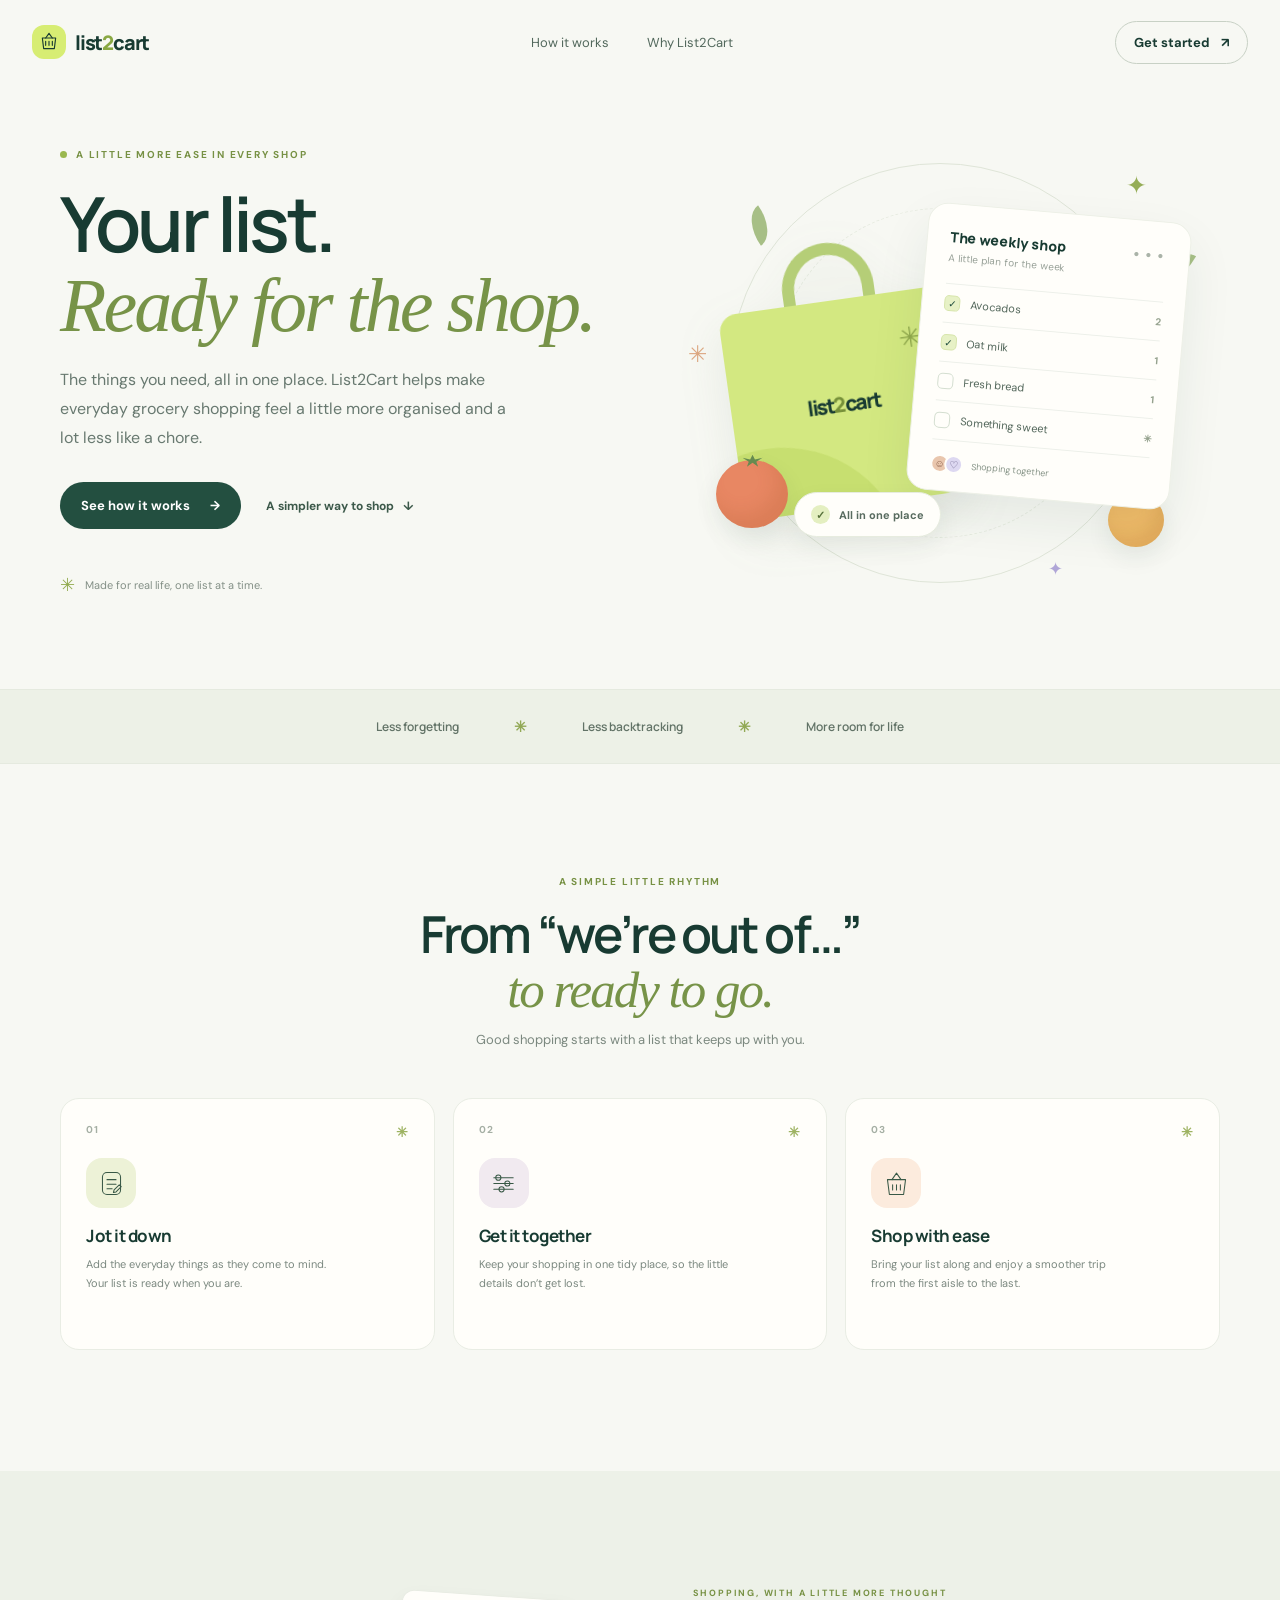
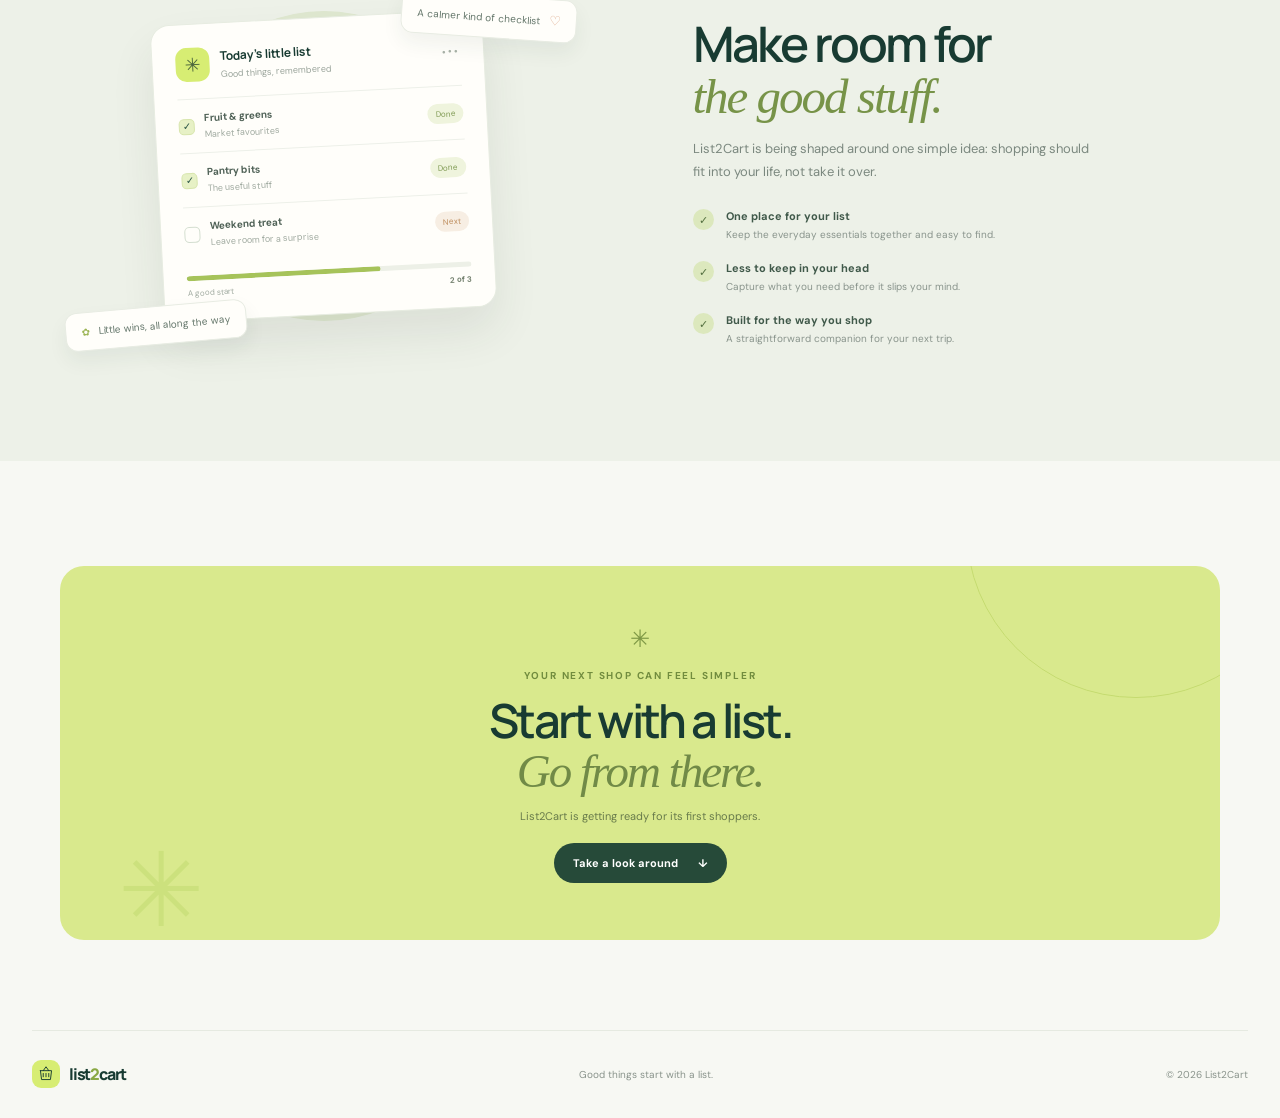
==== index.html @ 235305c8 "for web listtocart files from chatgpt" ====
<!doctype html>
<html lang="en">
  <head>
    <meta charset="utf-8" />
    <meta name="viewport" content="width=device-width, initial-scale=1" />
    <meta name="theme-color" content="#f7f8f3" />
    <meta name="description" content="List2Cart turns your everyday grocery list into a calmer, simpler shopping trip." />
    <title>List2Cart — Your list, ready for the shop</title>
    <link rel="icon" href="/favicon.svg" type="image/svg+xml" />
    <link rel="preconnect" href="https://fonts.googleapis.com" />
    <link rel="preconnect" href="https://fonts.gstatic.com" crossorigin />
    <link href="https://fonts.googleapis.com/css2?family=DM+Sans:wght@400;500;600;700&family=Manrope:wght@400;500;600;700;800&display=swap" rel="stylesheet" />
    <link rel="stylesheet" href="/styles.css" />
  </head>
  <body>
    <header class="site-header">
      <a class="brand" href="#top" aria-label="List2Cart home">
        <span class="brand-mark" aria-hidden="true"><svg viewBox="0 0 36 36"><path d="M8 12h20l-2 16H10L8 12Z"/><path d="m13 12 5-7 5 7M13 17v6m5-6v6m5-6v6"/></svg></span>
        <span>list<span class="brand-accent">2</span>cart</span>
      </a>
      <nav class="desktop-nav" aria-label="Main navigation">
        <a href="#how-it-works">How it works</a>
        <a href="#why-list2cart">Why List2Cart</a>
      </nav>
      <a class="header-cta" href="#get-started">Get started <span aria-hidden="true">↗</span></a>
    </header>

    <main id="top">
      <section class="hero wrap">
        <div class="hero-copy">
          <div class="eyebrow"><span class="eyebrow-dot"></span> A little more ease in every shop</div>
          <h1>Your list.<br /><span>Ready for the shop.</span></h1>
          <p class="hero-intro">The things you need, all in one place. List2Cart helps make everyday grocery shopping feel a little more organised and a lot less like a chore.</p>
          <div class="hero-actions"><a class="button button-primary" href="#how-it-works">See how it works <span aria-hidden="true">→</span></a><a class="text-link" href="#why-list2cart">A simpler way to shop <span aria-hidden="true">↓</span></a></div>
          <div class="hero-note"><span class="note-icon">✳</span><span>Made for real life, one list at a time.</span></div>
        </div>
        <div class="hero-art" aria-label="Illustration of a grocery list beside a shopping bag" role="img">
          <div class="art-orbit orbit-one"></div><div class="art-orbit orbit-two"></div>
          <div class="sparkle sparkle-a">✦</div><div class="sparkle sparkle-b">✳</div><div class="sparkle sparkle-c">✦</div>
          <div class="produce tomato"><span></span></div><div class="produce orange"><span></span></div><div class="leaf leaf-one"></div><div class="leaf leaf-two"></div>
          <div class="shopping-bag"><div class="bag-handle"></div><div class="bag-front"><span class="bag-logo">list<span>2</span>cart</span><span class="bag-sun">✳</span></div></div>
          <div class="list-card"><div class="list-head"><span class="list-title">The weekly shop</span><span class="list-menu">•••</span></div><div class="list-date">A little plan for the week</div><div class="list-item"><i class="checked">✓</i><span>Avocados</span><b>2</b></div><div class="list-item"><i class="checked">✓</i><span>Oat milk</span><b>1</b></div><div class="list-item"><i></i><span>Fresh bread</span><b>1</b></div><div class="list-item"><i></i><span>Something sweet</span><b>✳</b></div><div class="list-footer"><span class="mini-avatars"><em>☺</em><em>♡</em></span><span>Shopping together</span></div></div>
          <div class="floating-chip"><span>✓</span> All in one place</div>
        </div>
      </section>

      <section class="value-strip"><div class="wrap value-inner"><span>Less forgetting</span><i>✳</i><span>Less backtracking</span><i>✳</i><span>More room for life</span></div></section>

      <section class="how-section wrap" id="how-it-works">
        <div class="section-heading"><div class="eyebrow">A simple little rhythm</div><h2>From “we’re out of…”<br /><span>to ready to go.</span></h2><p>Good shopping starts with a list that keeps up with you.</p></div>
        <div class="steps-grid">
          <article class="step-card"><div class="step-number">01 <span>✳</span></div><div class="step-icon icon-write"><svg viewBox="0 0 48 48"><rect x="10" y="7" width="28" height="34" rx="7"/><path d="M17 18h14M17 25h14M17 32h8"/><path d="m28 34 8-8 3 3-8 8-4 1 1-4Z"/></svg></div><h3>Jot it down</h3><p>Add the everyday things as they come to mind. Your list is ready when you are.</p></article>
          <article class="step-card"><div class="step-number">02 <span>✳</span></div><div class="step-icon icon-organise"><svg viewBox="0 0 48 48"><path d="M9 15h30M9 24h30M9 33h30"/><circle cx="16" cy="15" r="4"/><circle cx="30" cy="24" r="4"/><circle cx="21" cy="33" r="4"/></svg></div><h3>Get it together</h3><p>Keep your shopping in one tidy place, so the little details don’t get lost.</p></article>
          <article class="step-card"><div class="step-number">03 <span>✳</span></div><div class="step-icon icon-shop"><svg viewBox="0 0 48 48"><path d="M10 18h28l-3 23H13l-3-23Z"/><path d="m17 18 7-10 7 10M18 26v8m6-8v8m6-8v8"/></svg></div><h3>Shop with ease</h3><p>Bring your list along and enjoy a smoother trip from the first aisle to the last.</p></article>
        </div>
      </section>

      <section class="feature-section" id="why-list2cart"><div class="wrap feature-layout"><div class="feature-visual"><div class="feature-note note-top">A calmer kind of checklist <span>♡</span></div><div class="big-checklist"><div class="checklist-top"><span class="checklist-mark">✳</span><div><strong>Today’s little list</strong><small>Good things, remembered</small></div><span class="checklist-dots">•••</span></div><div class="big-line"><i class="done">✓</i><span><b>Fruit & greens</b><small>Market favourites</small></span><em>Done</em></div><div class="big-line"><i class="done">✓</i><span><b>Pantry bits</b><small>The useful stuff</small></span><em>Done</em></div><div class="big-line"><i></i><span><b>Weekend treat</b><small>Leave room for a surprise</small></span><em class="pending">Next</em></div><div class="progress"><span></span></div><div class="progress-caption">A good start <b>2 of 3</b></div></div><div class="feature-note note-bottom"><span>✿</span> Little wins, all along the way</div></div><div class="feature-copy"><div class="eyebrow">Shopping, with a little more thought</div><h2>Make room for<br /><span>the good stuff.</span></h2><p>List2Cart is being shaped around one simple idea: shopping should fit into your life, not take it over.</p><ul class="benefit-list"><li><span>✓</span><div><strong>One place for your list</strong><small>Keep the everyday essentials together and easy to find.</small></div></li><li><span>✓</span><div><strong>Less to keep in your head</strong><small>Capture what you need before it slips your mind.</small></div></li><li><span>✓</span><div><strong>Built for the way you shop</strong><small>A straightforward companion for your next trip.</small></div></li></ul></div></div></section>

      <section class="closing wrap" id="get-started"><div class="closing-card"><div class="closing-flower">✳</div><div class="eyebrow">Your next shop can feel simpler</div><h2>Start with a list.<br /><span>Go from there.</span></h2><p>List2Cart is getting ready for its first shoppers.</p><a class="button button-dark" href="#how-it-works">Take a look around <span aria-hidden="true">↓</span></a><div class="closing-orbit"></div></div></section>
    </main>
    <footer class="site-footer"><a class="brand" href="#top"><span class="brand-mark" aria-hidden="true"><svg viewBox="0 0 36 36"><path d="M8 12h20l-2 16H10L8 12Z"/><path d="m13 12 5-7 5 7M13 17v6m5-6v6m5-6v6"/></svg></span><span>list<span class="brand-accent">2</span>cart</span></a><span>Good things start with a list.</span><span>© <span id="year">2026</span> List2Cart</span></footer>
    <script src="/script.js" defer></script>
  </body>
</html>
---- styles.css ----
:root{--ink:#183b32;--muted:#687a70;--green:#234f40;--lime:#d7ed73;--cream:#f7f8f3;--paper:#fffefa;--line:#e3e8dd;--peach:#f6c7a7;--lilac:#d9d3f1;--serif:Georgia,"Times New Roman",serif;--sans:"DM Sans",sans-serif;--display:"Manrope","DM Sans",sans-serif}*{box-sizing:border-box}html{scroll-behavior:smooth}body{margin:0;background:var(--cream);color:var(--ink);font-family:var(--sans);-webkit-font-smoothing:antialiased}a{color:inherit;text-decoration:none}.wrap{width:min(1160px,calc(100% - 64px));margin-inline:auto}.site-header{height:84px;display:flex;align-items:center;justify-content:space-between;width:min(1320px,calc(100% - 64px));margin:auto}.brand{display:inline-flex;align-items:center;gap:9px;font-family:var(--display);font-weight:800;font-size:20px;letter-spacing:-1.2px}.brand-accent{color:#89a843}.brand-mark{width:34px;height:34px;border-radius:12px;background:var(--lime);display:grid;place-items:center}.brand-mark svg{width:24px;fill:none;stroke:var(--ink);stroke-linecap:round;stroke-linejoin:round;stroke-width:1.7}.desktop-nav{display:flex;gap:38px;font-size:13px;color:#52685c}.desktop-nav a:hover,.text-link:hover{color:#829c3b}.header-cta{font-size:13px;font-weight:700;border:1px solid #c8d1c5;border-radius:99px;padding:12px 18px;transition:.2s}.header-cta span{margin-left:8px}.header-cta:hover{background:var(--green);color:white;border-color:var(--green)}.hero{display:grid;grid-template-columns:1fr 1.02fr;align-items:center;gap:50px;min-height:605px;padding-top:28px;padding-bottom:56px}.eyebrow{text-transform:uppercase;font-size:10px;letter-spacing:1.8px;font-weight:700;color:#779144;display:flex;align-items:center;gap:9px}.eyebrow-dot{width:7px;height:7px;border-radius:99px;background:#9ab84e}.hero h1,.section-heading h2,.feature-copy h2,.closing h2{font-family:var(--display);letter-spacing:-3.8px;line-height:1.05;font-size:clamp(48px,6vw,76px);font-weight:600;margin:23px 0 20px}.hero h1 span,.section-heading h2 span,.feature-copy h2 span,.closing h2 span{font-family:var(--serif);font-weight:400;font-style:italic;color:#779348;letter-spacing:-3px}.hero-intro{font-size:16px;line-height:1.8;color:#687970;max-width:450px;margin:0}.hero-actions{display:flex;align-items:center;gap:25px;margin-top:30px}.button{border-radius:99px;padding:15px 21px;font-size:13px;font-weight:700;display:inline-flex;align-items:center;gap:20px;transition:transform .2s,background .2s}.button:hover{transform:translateY(-2px)}.button-primary{background:var(--green);color:white}.button-primary:hover{background:#153b30}.text-link{font-size:12px;font-weight:700;color:#3c594a}.text-link span{margin-left:6px}.hero-note{display:flex;align-items:center;gap:10px;font-size:11px;color:#849087;margin-top:44px}.note-icon{color:#91aa4d;font-size:18px}.hero-art{height:485px;position:relative;display:grid;place-items:center}.art-orbit{position:absolute;border-radius:50%;border:1px solid #dfe5d8}.orbit-one{width:420px;height:420px}.orbit-two{width:330px;height:330px;border-style:dashed;opacity:.65}.shopping-bag{position:absolute;left:12%;top:23%;width:226px;height:265px;transform:rotate(-8deg);filter:drop-shadow(0 18px 22px #68805d20);z-index:1}.bag-handle{position:absolute;width:92px;height:86px;border:12px solid #b5ce77;border-bottom:0;border-radius:60px 60px 0 0;left:67px;top:0}.bag-front{position:absolute;left:0;right:0;top:58px;bottom:0;background:#d3e881;border-radius:18px 18px 27px 27px;display:flex;justify-content:center;align-items:center;overflow:hidden}.bag-front:after{content:"";position:absolute;width:250px;height:250px;background:#c7df70;border-radius:50%;left:-95px;bottom:-181px}.bag-logo{font-family:var(--display);font-weight:800;font-size:21px;letter-spacing:-1.5px;z-index:1}.bag-logo span{color:#769039}.bag-sun{position:absolute;right:27px;top:29px;font-size:28px;color:#91a94c}.list-card{position:absolute;right:7%;top:17%;z-index:2;width:264px;padding:23px 22px 17px;background:var(--paper);border:1px solid #edf0e7;border-radius:20px;box-shadow:0 22px 50px #193b3214;transform:rotate(5deg)}.list-head{display:flex;justify-content:space-between;font-family:var(--display);font-weight:800;font-size:14px}.list-menu{color:#aab3a8;letter-spacing:2px}.list-date{font-size:10px;color:#98a198;margin-top:5px;margin-bottom:19px}.list-item{display:flex;align-items:center;gap:10px;border-top:1px solid #edf0ea;padding:11px 0;font-size:11px;color:#52665a}.list-item i,.big-line>i{width:16px;height:16px;border:1px solid #d4ded0;border-radius:5px;font-style:normal;display:grid;place-items:center;color:var(--green);font-size:10px}.list-item i.checked,.big-line>i.done{background:#e7f1c6;border-color:#d7e5ac}.list-item b{margin-left:auto;font-size:10px;color:#94a18d}.list-footer{border-top:1px solid #edf0ea;display:flex;align-items:center;gap:8px;padding-top:14px;color:#879488;font-size:9px}.mini-avatars{display:flex}.mini-avatars em{font-style:normal;width:19px;height:19px;display:grid;place-items:center;border-radius:50%;background:#e9c6ad;color:#885d48;font-size:10px;border:2px solid var(--paper)}.mini-avatars em+em{margin-left:-5px;background:#ddd8f1;color:#5d547f}.floating-chip{position:absolute;z-index:3;left:24%;bottom:16%;background:#fffefa;border:1px solid #e7ecdf;padding:12px 16px;border-radius:99px;box-shadow:0 10px 25px #193b3211;font-size:11px;font-weight:700;color:#586b5f}.floating-chip span{display:inline-grid;place-items:center;width:19px;height:19px;background:#e4efc1;border-radius:50%;margin-right:6px;color:#567039}.produce{position:absolute;z-index:2;border-radius:50%;box-shadow:inset -11px -13px 18px #a4542430,0 10px 25px #193b3215}.tomato{height:68px;width:72px;background:#e88763;left:10%;bottom:18%}.tomato span{position:absolute;width:20px;height:12px;background:#668b50;top:-5px;left:27px;clip-path:polygon(50% 0,62% 40%,100% 25%,69% 58%,78% 100%,50% 68%,22% 100%,31% 58%,0 25%,38% 40%)}.orange{height:54px;width:56px;background:#f2bc69;right:10%;bottom:14%;box-shadow:inset -8px -9px 16px #a5662530,0 10px 25px #193b3215}.orange span{position:absolute;width:13px;height:9px;border-radius:100% 0;background:#749459;top:-5px;left:25px;transform:rotate(-20deg)}.leaf{position:absolute;background:#a7bf86;border-radius:100% 0 100% 0;z-index:0}.leaf-one{height:48px;width:28px;right:6%;top:24%;transform:rotate(30deg)}.leaf-two{height:35px;width:21px;left:16%;top:16%;transform:rotate(-35deg)}.sparkle{position:absolute;color:#95ad56}.sparkle-a{font-size:25px;right:13%;top:8%}.sparkle-b{font-size:23px;left:5%;top:43%;color:#dda782}.sparkle-c{font-size:18px;right:28%;bottom:7%;color:#b0a6d7}.value-strip{background:#edf1e7;border-block:1px solid #e5eadf}.value-inner{height:73px;display:flex;align-items:center;justify-content:center;gap:55px;color:#627367;font-family:var(--display);font-size:12px;font-weight:600}.value-inner i{font-style:normal;color:#92a956;font-size:15px}.how-section{padding-top:111px;padding-bottom:121px}.section-heading{text-align:center}.section-heading .eyebrow{justify-content:center}.section-heading h2,.feature-copy h2{font-size:51px;letter-spacing:-2.7px;margin:19px 0 14px}.section-heading h2 span,.feature-copy h2 span{letter-spacing:-2px}.section-heading>p{color:#7b887f;font-size:13px;margin:0}.steps-grid{display:grid;grid-template-columns:repeat(3,1fr);gap:18px;margin-top:50px}.step-card{background:var(--paper);border:1px solid #e9ede4;border-radius:19px;padding:24px 25px 27px;min-height:252px;transition:transform .2s,box-shadow .2s}.step-card:hover{transform:translateY(-4px);box-shadow:0 14px 35px #203a2910}.step-number{display:flex;justify-content:space-between;color:#a5afa4;font-size:10px;letter-spacing:1px;font-weight:700}.step-number span{color:#9eb362;font-size:14px}.step-icon{width:50px;height:50px;border-radius:16px;display:grid;place-items:center;margin:17px 0 16px}.step-icon svg{width:31px;height:31px;fill:none;stroke:#385846;stroke-width:1.6;stroke-linecap:round;stroke-linejoin:round}.icon-write{background:#edf2d7}.icon-organise{background:#f1eaf0}.icon-shop{background:#fcebdd}.step-card h3{font-family:var(--display);font-size:17px;letter-spacing:-.5px;margin:0 0 8px}.step-card p{font-size:11px;line-height:1.7;color:#7c8980;margin:0;max-width:260px}.feature-section{background:#edf1e8;padding:105px 0}.feature-layout{display:grid;grid-template-columns:1fr 1fr;gap:105px;align-items:center}.feature-visual{min-height:380px;position:relative;display:grid;place-items:center}.feature-visual:before{content:"";position:absolute;width:310px;height:310px;border-radius:50%;background:#dfe8d0}.big-checklist{z-index:1;width:333px;background:var(--paper);border:1px solid #e7ece1;border-radius:19px;padding:23px;box-shadow:0 24px 45px #273c3017;transform:rotate(-3deg)}.checklist-top{display:flex;align-items:center;gap:11px;margin-bottom:17px}.checklist-mark{width:34px;height:34px;display:grid;place-items:center;background:var(--lime);border-radius:11px;color:#4b653d;font-size:19px}.checklist-top strong,.checklist-top small{display:block}.checklist-top strong{font-family:var(--display);font-size:12px}.checklist-top small{font-size:9px;color:#9aa49b;margin-top:4px}.checklist-dots{margin-left:auto;letter-spacing:2px;color:#a9b2a8;font-size:11px}.big-line{display:flex;align-items:center;gap:10px;padding:12px 0;border-top:1px solid #edf0e9}.big-line span{flex:1}.big-line b,.big-line small{display:block}.big-line b{font-size:10px;color:#506257}.big-line small{font-size:9px;color:#a0aaa0;margin-top:4px}.big-line>em{font-style:normal;font-size:8px;color:#7d9850;background:#eff4dd;padding:5px 8px;border-radius:99px}.big-line>em.pending{background:#f7eee3;color:#bd8b5a}.progress{height:5px;background:#edf0e7;border-radius:99px;margin-top:15px;overflow:hidden}.progress span{display:block;width:68%;height:100%;background:#a6c35a;border-radius:99px}.progress-caption{display:flex;justify-content:space-between;font-size:8px;color:#a0aaa0;margin-top:7px}.progress-caption b{color:#74816f}.feature-note{position:absolute;z-index:2;background:#fffefa;border:1px solid #e8ece3;border-radius:12px;padding:12px 15px;box-shadow:0 10px 20px #273c3010;font-size:10px;color:#64766a}.note-top{right:2%;top:5%;transform:rotate(4deg)}.note-top span{color:#ddaa8b;margin-left:6px;font-size:13px}.note-bottom{left:1%;bottom:3%;transform:rotate(-5deg)}.note-bottom span{color:#9bb453;margin-right:6px}.feature-copy .eyebrow{font-size:9px}.feature-copy h2{font-size:49px;margin-top:19px}.feature-copy>p{font-size:13px;color:#7b887f;line-height:1.8;max-width:410px;margin:0}.benefit-list{list-style:none;margin:26px 0 0;padding:0;display:grid;gap:20px}.benefit-list li{display:flex;align-items:flex-start;gap:12px}.benefit-list li>span{height:21px;width:21px;display:grid;place-items:center;border-radius:50%;background:#dce8bd;color:#536f3f;font-size:11px;flex:none}.benefit-list strong,.benefit-list small{display:block}.benefit-list strong{font-size:11px;color:#40594a}.benefit-list small{font-size:10px;color:#89948c;margin-top:5px}.closing{padding-top:105px;padding-bottom:90px}.closing-card{min-height:360px;border-radius:24px;background:#d9e98d;text-align:center;position:relative;overflow:hidden;padding:57px 24px;display:flex;align-items:center;flex-direction:column}.closing-flower{font-size:24px;color:#7e9845;margin-bottom:15px}.closing .eyebrow{color:#718c3e;justify-content:center}.closing h2{font-size:47px;letter-spacing:-2.6px;margin:14px 0 12px}.closing h2 span{color:#718a47;letter-spacing:-2px}.closing p{font-size:11px;color:#687b4b;margin:0 0 20px}.button-dark{background:#264a39;color:white;padding:13px 19px;font-size:11px}.closing-orbit{position:absolute;width:340px;height:340px;border:1px solid #c5db70;border-radius:50%;right:-86px;top:-208px}.closing-card:after{content:"✳";position:absolute;left:5%;bottom:-18px;font-size:103px;color:#cce17d}.site-footer{width:min(1320px,calc(100% - 64px));margin:auto;min-height:88px;border-top:1px solid #e6eae1;display:flex;justify-content:space-between;align-items:center;color:#89938b;font-size:10px}.site-footer .brand{font-size:16px;color:var(--ink)}.site-footer .brand-mark{width:28px;height:28px;border-radius:9px}.site-footer .brand-mark svg{width:20px}
@media(max-width:900px){.hero{gap:10px;min-height:555px}.hero-art{transform:scale(.88);transform-origin:center}.hero h1{font-size:62px}.feature-layout{gap:45px}.feature-visual{transform:scale(.92)}.value-inner{gap:27px}}
@media(max-width:680px){.wrap,.site-header,.site-footer{width:calc(100% - 40px)}.site-header{height:70px}.brand{font-size:18px}.brand-mark{width:31px;height:31px}.desktop-nav{display:none}.header-cta{font-size:11px;padding:10px 13px}.hero{display:flex;flex-direction:column;align-items:stretch;gap:2px;padding-top:41px;padding-bottom:25px}.hero-copy{z-index:2}.hero h1{font-size:clamp(51px,13vw,68px);letter-spacing:-3.2px;margin-top:19px}.hero h1 span{letter-spacing:-2.8px}.hero-intro{font-size:14px;line-height:1.7;max-width:500px}.hero-actions{gap:17px;flex-wrap:wrap;margin-top:23px}.button{padding:14px 17px;font-size:12px}.text-link{font-size:11px}.hero-note{margin-top:24px}.hero-art{height:390px;width:100%;margin-top:-3px;transform:scale(.88);transform-origin:center top;margin-bottom:-43px}.orbit-one{width:340px;height:340px}.orbit-two{width:270px;height:270px}.shopping-bag{left:8%;top:20%;transform:scale(.82) rotate(-8deg);transform-origin:top left}.list-card{right:1%;top:11%;transform:scale(.88) rotate(5deg);transform-origin:top right}.floating-chip{left:16%;bottom:12%;font-size:10px}.tomato{left:5%;bottom:12%}.orange{right:4%;bottom:8%}.value-inner{height:auto;min-height:68px;gap:9px;justify-content:space-between;font-size:9px}.value-inner i{font-size:11px}.how-section{padding-top:77px;padding-bottom:80px}.section-heading h2,.feature-copy h2{font-size:42px;letter-spacing:-2px}.steps-grid{grid-template-columns:1fr;gap:11px;margin-top:31px}.step-card{min-height:0;padding:20px 20px 22px}.step-icon{margin:12px 0}.step-card p{max-width:440px}.feature-section{padding:70px 0 76px}.feature-layout{grid-template-columns:1fr;gap:26px}.feature-visual{min-height:350px;transform:none}.feature-visual:before{width:280px;height:280px}.big-checklist{width:min(333px,calc(100% - 42px));padding:19px}.note-top{right:0;top:1%}.note-bottom{left:0;bottom:0}.feature-copy{padding-top:8px}.feature-copy h2{font-size:44px}.closing{padding-top:70px;padding-bottom:58px}.closing-card{min-height:330px;padding:50px 17px}.closing h2{font-size:42px}.site-footer{min-height:105px;display:grid;grid-template-columns:1fr auto;row-gap:2px;padding:18px 0}.site-footer>span:nth-child(2){grid-row:2;grid-column:1}.site-footer>span:nth-child(3){grid-row:1;grid-column:2}}
@media(max-width:370px){.hero-actions{align-items:flex-start;flex-direction:column}.hero-art{transform:scale(.76);width:120%;margin-left:-10%;margin-bottom:-85px}.value-inner{font-size:8px;gap:6px}.section-heading h2,.feature-copy h2{font-size:38px}}
@media(prefers-reduced-motion:reduce){html{scroll-behavior:auto}*,*:before,*:after{transition:none!important}}
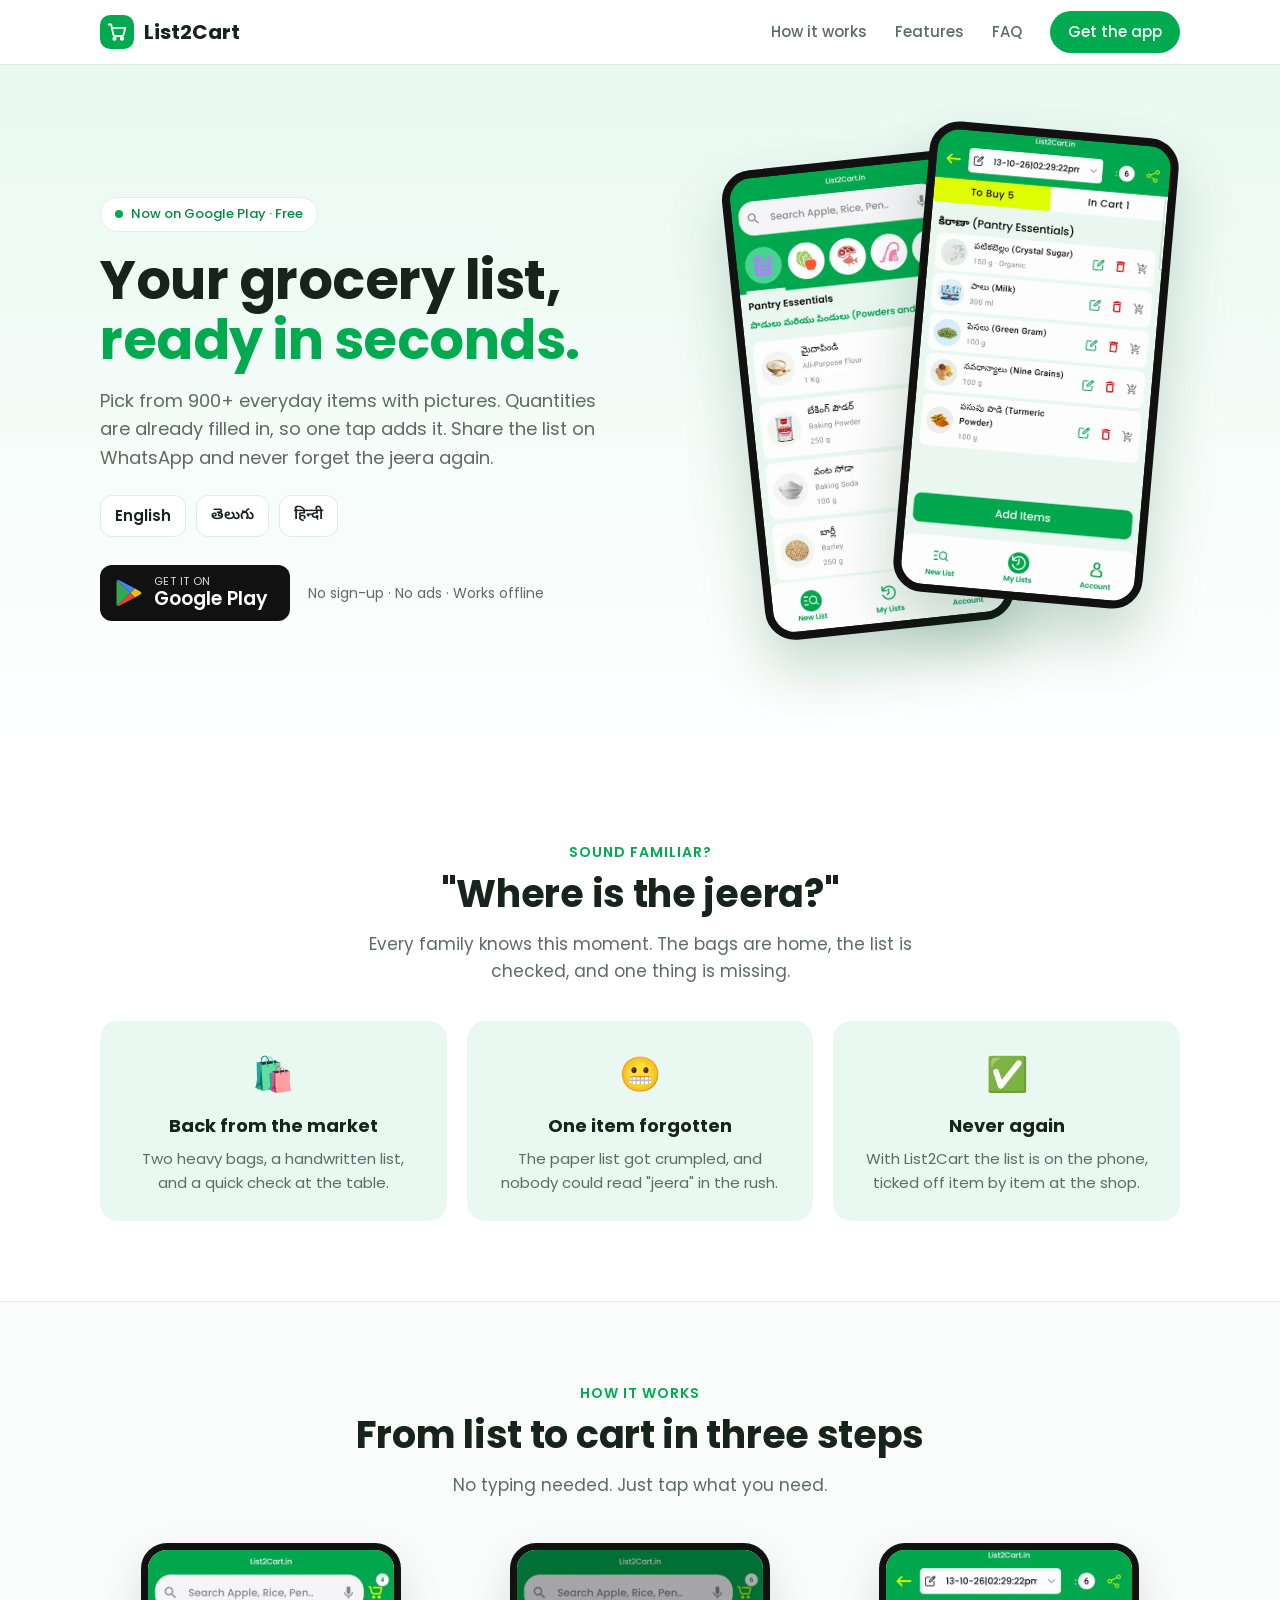
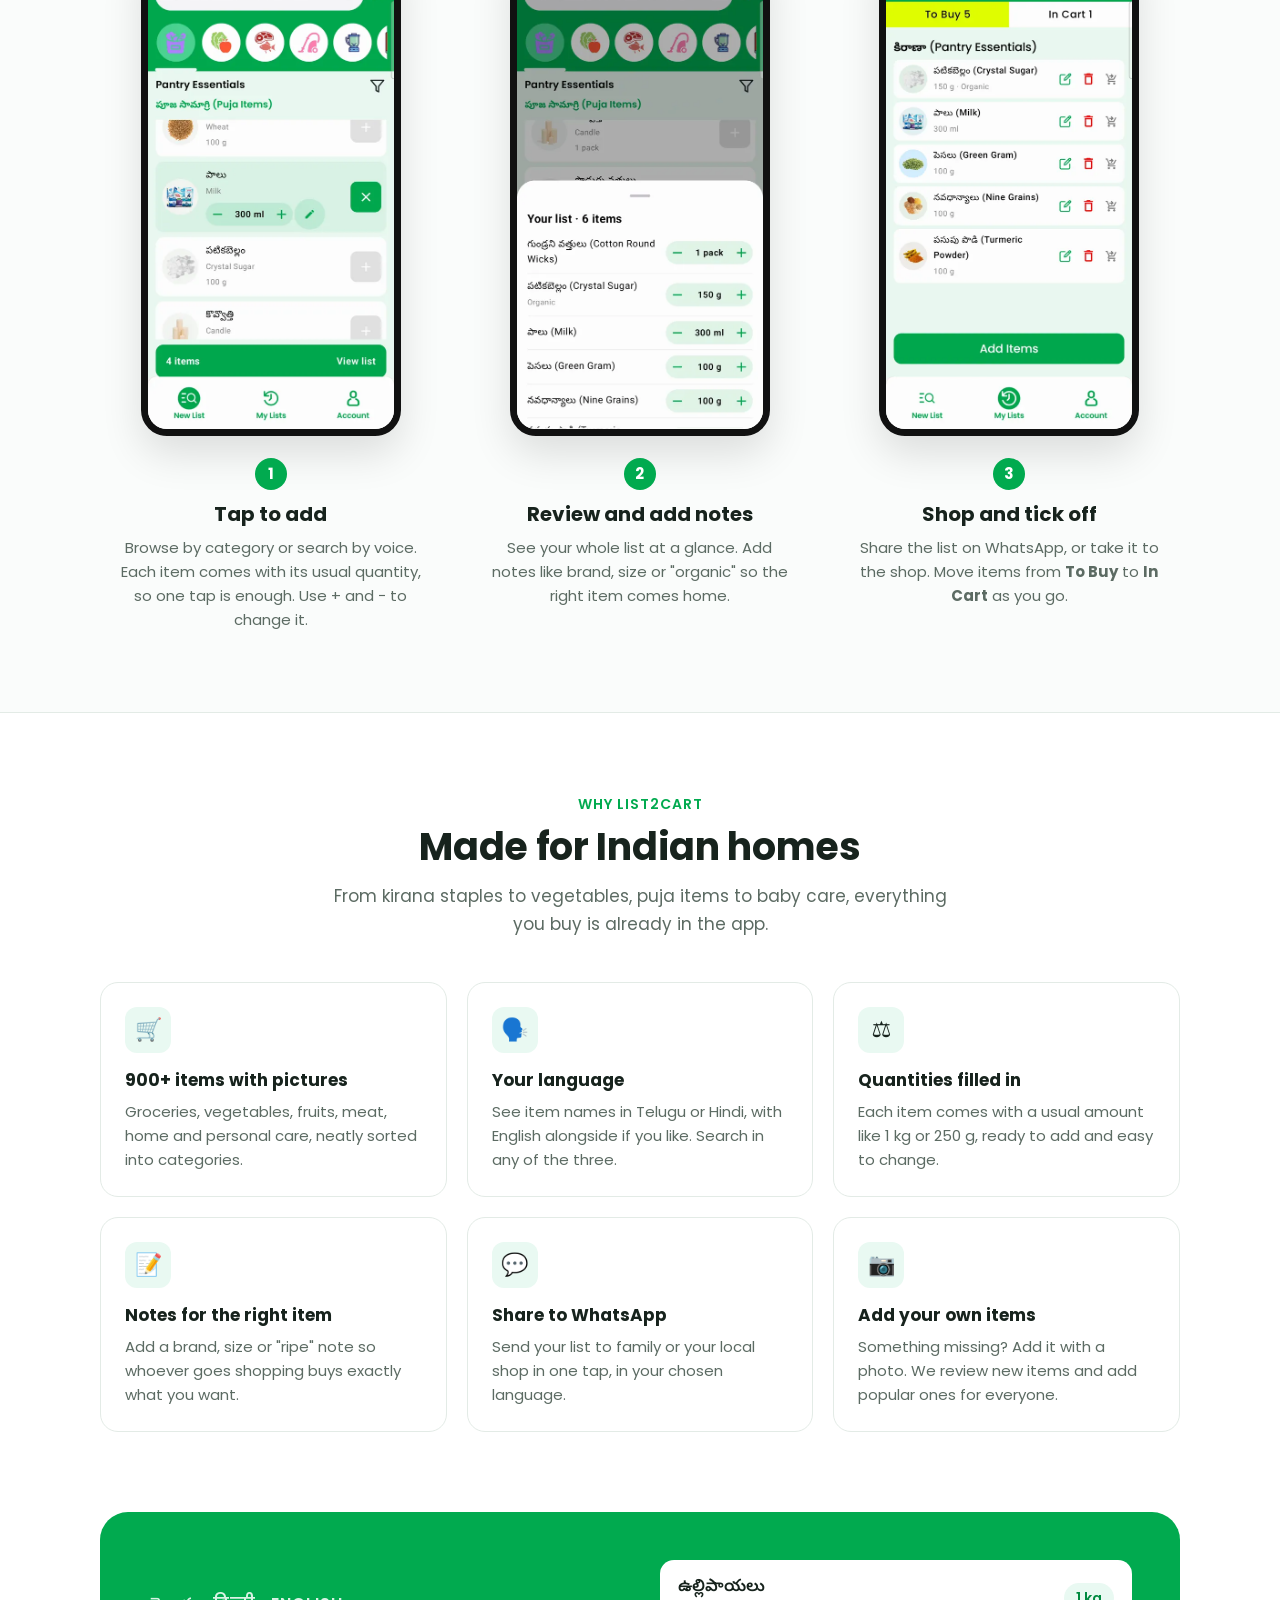
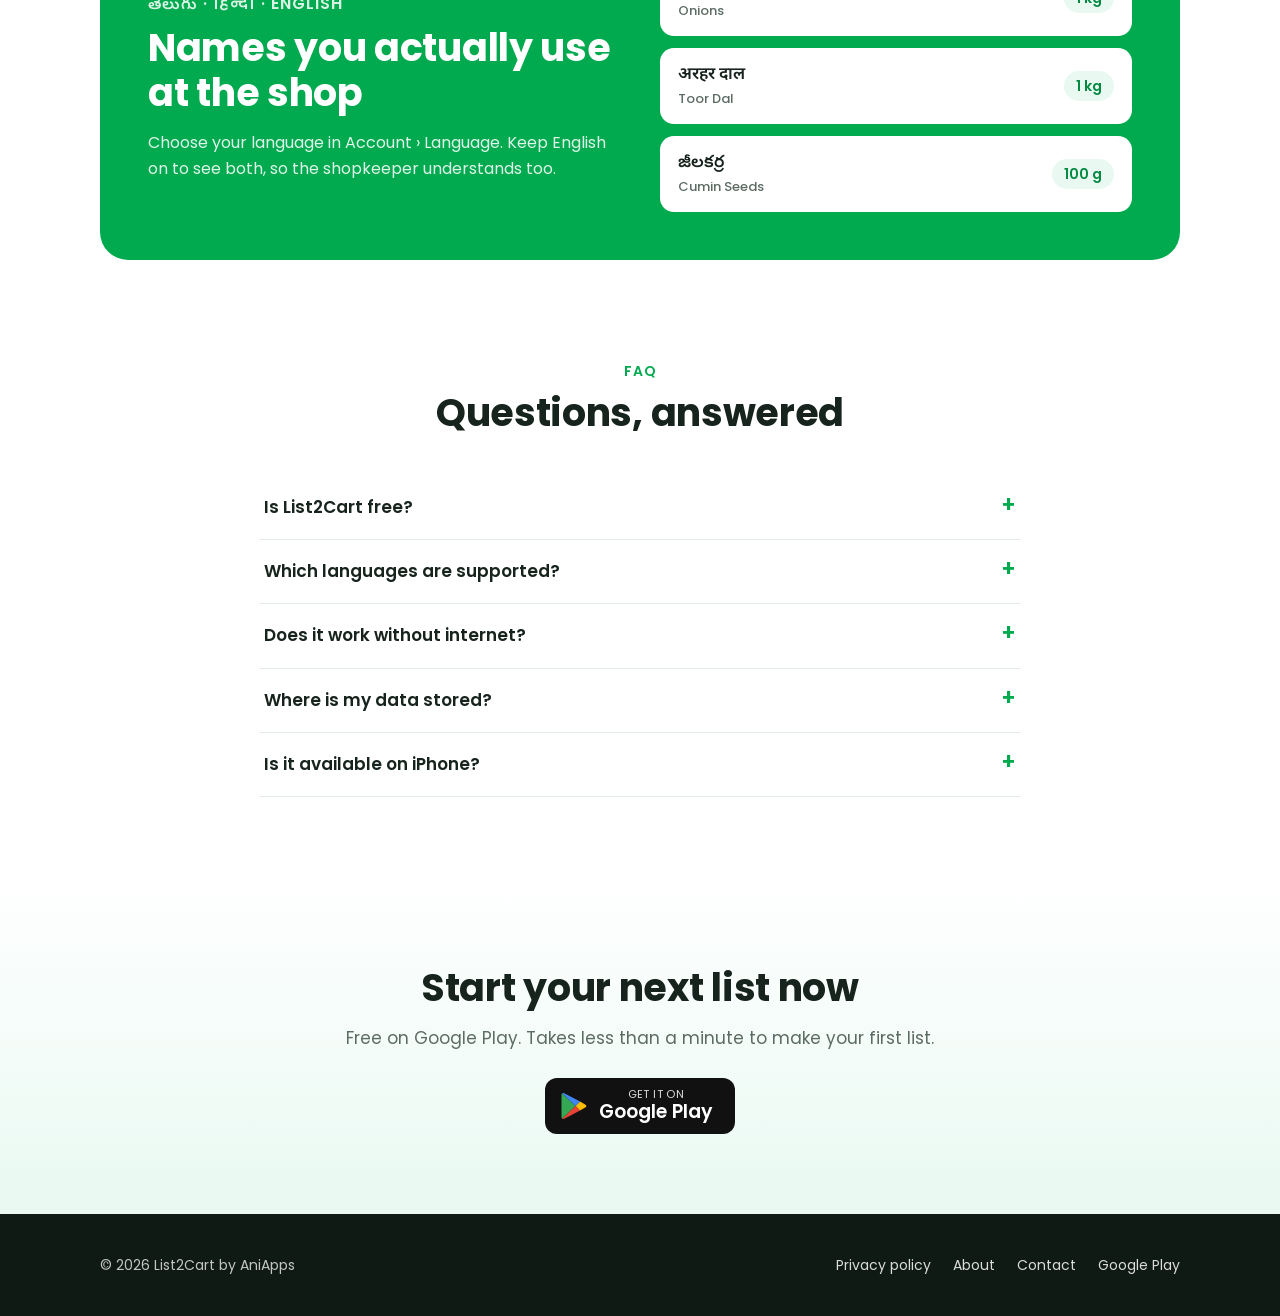
==== commit 3173ae1c: "Update index.html" ====
--- a/index.html
+++ b/index.html
@@ -1,65 +1,412 @@
-<!doctype html>
+<!DOCTYPE html>
 <html lang="en">
-  <head>
-    <meta charset="utf-8" />
-    <meta name="viewport" content="width=device-width, initial-scale=1" />
-    <meta name="theme-color" content="#f7f8f3" />
-    <meta name="description" content="List2Cart turns your everyday grocery list into a calmer, simpler shopping trip." />
-    <title>List2Cart — Your list, ready for the shop</title>
-    <link rel="icon" href="/favicon.svg" type="image/svg+xml" />
-    <link rel="preconnect" href="https://fonts.googleapis.com" />
-    <link rel="preconnect" href="https://fonts.gstatic.com" crossorigin />
-    <link href="https://fonts.googleapis.com/css2?family=DM+Sans:wght@400;500;600;700&family=Manrope:wght@400;500;600;700;800&display=swap" rel="stylesheet" />
-    <link rel="stylesheet" href="/styles.css" />
-  </head>
-  <body>
-    <header class="site-header">
-      <a class="brand" href="#top" aria-label="List2Cart home">
-        <span class="brand-mark" aria-hidden="true"><svg viewBox="0 0 36 36"><path d="M8 12h20l-2 16H10L8 12Z"/><path d="m13 12 5-7 5 7M13 17v6m5-6v6m5-6v6"/></svg></span>
-        <span>list<span class="brand-accent">2</span>cart</span>
+<head>
+<meta charset="UTF-8">
+<meta name="viewport" content="width=device-width, initial-scale=1">
+<title>List2Cart – Grocery list app in Telugu, Hindi &amp; English</title>
+<meta name="description" content="List2Cart makes your grocery list in seconds: 900+ items with pictures, quantities filled in, notes, Telugu and Hindi names, and share to WhatsApp. Free, no sign-up.">
+<meta property="og:title" content="List2Cart – Your grocery list, ready in seconds">
+<meta property="og:description" content="900+ grocery items in Telugu, Hindi and English. Tap to add, share to WhatsApp. Free on Google Play.">
+<meta property="og:type" content="website">
+<meta property="og:url" content="https://www.list2cart.in/">
+<meta name="theme-color" content="#01AA4F">
+<link rel="preconnect" href="https://fonts.googleapis.com">
+<link rel="preconnect" href="https://fonts.gstatic.com" crossorigin>
+<link href="https://fonts.googleapis.com/css2?family=Poppins:wght@400;500;600;700&family=Noto+Sans+Telugu:wght@500;600&family=Noto+Sans+Devanagari:wght@500;600&display=swap" rel="stylesheet">
+<style>
+  :root {
+    --green: #01AA4F;
+    --green-dark: #018a40;
+    --green-soft: #E9F9F2;
+    --yellow: #F5F51E;
+    --ink: #17231d;
+    --muted: #5c6b63;
+    --line: #e3ebe6;
+    --bg: #ffffff;
+    --radius: 18px;
+  }
+  * { box-sizing: border-box; margin: 0; padding: 0; }
+  html { scroll-behavior: smooth; }
+  body {
+    font-family: "Poppins", "Noto Sans Telugu", "Noto Sans Devanagari", system-ui, sans-serif;
+    color: var(--ink);
+    background: var(--bg);
+    line-height: 1.6;
+    -webkit-font-smoothing: antialiased;
+  }
+  .te { font-family: "Noto Sans Telugu", "Poppins", sans-serif; }
+  .hi { font-family: "Noto Sans Devanagari", "Poppins", sans-serif; }
+  a { color: inherit; }
+  img { max-width: 100%; display: block; }
+  .wrap { width: 100%; max-width: 1120px; margin: 0 auto; padding: 0 20px; }
+
+  /* Header */
+  header {
+    position: sticky; top: 0; z-index: 10;
+    background: rgba(255,255,255,0.92);
+    backdrop-filter: blur(10px);
+    border-bottom: 1px solid var(--line);
+  }
+  .nav { display: flex; align-items: center; justify-content: space-between; height: 64px; }
+  .brand { display: flex; align-items: center; gap: 10px; text-decoration: none; font-weight: 700; font-size: 20px; }
+  .brand-mark {
+    width: 34px; height: 34px; border-radius: 10px; background: var(--green);
+    display: grid; place-items: center;
+  }
+  .nav-links { display: flex; gap: 28px; align-items: center; }
+  .nav-links a { text-decoration: none; font-size: 15px; color: var(--muted); font-weight: 500; }
+  .nav-links a:hover { color: var(--green); }
+  .nav-cta {
+    background: var(--green); color: #fff !important; padding: 9px 18px; border-radius: 999px;
+  }
+
+  /* Play button */
+  .play {
+    display: inline-flex; align-items: center; gap: 12px;
+    background: #111; color: #fff; text-decoration: none;
+    padding: 10px 22px 10px 16px; border-radius: 12px;
+    transition: transform .15s ease, box-shadow .15s ease;
+  }
+  .play:hover { transform: translateY(-2px); box-shadow: 0 10px 24px rgba(0,0,0,.18); }
+  .play small { display: block; font-size: 11px; letter-spacing: .4px; opacity: .85; line-height: 1.2; }
+  .play strong { display: block; font-size: 19px; font-weight: 600; line-height: 1.2; }
+
+  /* Hero */
+  .hero { background: linear-gradient(180deg, var(--green-soft) 0%, #fff 100%); padding: 64px 0 72px; overflow: hidden; }
+  .hero-grid { display: grid; grid-template-columns: 1.1fr .9fr; gap: 48px; align-items: center; }
+  .pill {
+    display: inline-flex; align-items: center; gap: 8px;
+    background: #fff; border: 1px solid var(--line); border-radius: 999px;
+    padding: 6px 14px; font-size: 13px; font-weight: 500; color: var(--green-dark);
+  }
+  .pill .dot { width: 8px; height: 8px; border-radius: 50%; background: var(--green); }
+  h1 { font-size: clamp(34px, 5vw, 54px); line-height: 1.12; margin: 18px 0 16px; letter-spacing: -0.5px; }
+  h1 em { font-style: normal; color: var(--green); }
+  .lead { font-size: 18px; color: var(--muted); max-width: 520px; }
+  .langs { display: flex; flex-wrap: wrap; gap: 10px; margin: 22px 0 28px; }
+  .lang {
+    background: #fff; border: 1px solid var(--line); border-radius: 12px; padding: 8px 14px;
+    font-weight: 600; font-size: 15px;
+  }
+  .hero-actions { display: flex; flex-wrap: wrap; align-items: center; gap: 18px; }
+  .hero-note { font-size: 14px; color: var(--muted); }
+
+  .phones { position: relative; height: 560px; }
+  .phone {
+    position: absolute; width: 250px; border-radius: 30px; overflow: hidden;
+    border: 8px solid #111; background: #111;
+    box-shadow: 0 30px 60px rgba(1, 80, 40, .22);
+  }
+  .phone img { width: 100%; height: auto; }
+  .phone.one { left: 6%; top: 30px; transform: rotate(-6deg); }
+  .phone.two { right: 4%; top: 0; transform: rotate(5deg); z-index: 2; }
+
+  /* Sections */
+  section { padding: 80px 0; }
+  .eyebrow { color: var(--green); font-weight: 600; font-size: 14px; letter-spacing: 1px; text-transform: uppercase; }
+  h2 { font-size: clamp(28px, 3.6vw, 38px); line-height: 1.2; margin: 8px 0 14px; letter-spacing: -0.3px; }
+  .section-lead { color: var(--muted); font-size: 17px; max-width: 620px; }
+  .center { text-align: center; }
+  .center .section-lead { margin: 0 auto; }
+
+  /* Story */
+  .story { background: #fff; }
+  .story-card {
+    margin-top: 36px; display: grid; grid-template-columns: repeat(3, 1fr); gap: 20px;
+  }
+  .story-step { background: var(--green-soft); border-radius: var(--radius); padding: 26px; }
+  .story-step .emoji { font-size: 34px; }
+  .story-step h3 { font-size: 18px; margin: 10px 0 6px; }
+  .story-step p { color: var(--muted); font-size: 15px; }
+
+  /* How it works */
+  .how { background: #fafcfb; border-top: 1px solid var(--line); border-bottom: 1px solid var(--line); }
+  .steps { display: grid; grid-template-columns: repeat(3, 1fr); gap: 28px; margin-top: 44px; }
+  .step { text-align: center; }
+  .step .shot {
+    width: 100%; max-width: 260px; margin: 0 auto 22px; border-radius: 26px; overflow: hidden;
+    border: 7px solid #111; box-shadow: 0 18px 40px rgba(0,0,0,.12);
+  }
+  .step .num {
+    display: inline-grid; place-items: center; width: 32px; height: 32px; border-radius: 50%;
+    background: var(--green); color: #fff; font-weight: 700; font-size: 15px; margin-bottom: 8px;
+  }
+  .step h3 { font-size: 20px; margin-bottom: 6px; }
+  .step p { color: var(--muted); font-size: 15px; max-width: 300px; margin: 0 auto; }
+
+  /* Features */
+  .features { display: grid; grid-template-columns: repeat(3, 1fr); gap: 20px; margin-top: 44px; }
+  .feature { border: 1px solid var(--line); border-radius: var(--radius); padding: 24px; background: #fff; }
+  .feature .icon {
+    width: 46px; height: 46px; border-radius: 12px; background: var(--green-soft);
+    display: grid; place-items: center; font-size: 22px; margin-bottom: 14px;
+  }
+  .feature h3 { font-size: 17px; margin-bottom: 6px; }
+  .feature p { color: var(--muted); font-size: 15px; }
+
+  /* Language showcase */
+  .lang-show { background: var(--green); color: #fff; border-radius: 28px; padding: 48px; display: grid; grid-template-columns: 1fr 1fr; gap: 40px; align-items: center; }
+  .lang-show h2 { color: #fff; }
+  .lang-show p { color: rgba(255,255,255,.88); font-size: 16px; }
+  .examples { display: grid; gap: 12px; }
+  .example { background: #fff; color: var(--ink); border-radius: 14px; padding: 14px 18px; display: flex; justify-content: space-between; align-items: center; gap: 12px; }
+  .example .name { font-weight: 600; font-size: 17px; }
+  .example .en { color: var(--muted); font-size: 13px; font-weight: 500; }
+  .example .qty { background: var(--green-soft); color: var(--green-dark); border-radius: 999px; padding: 4px 12px; font-weight: 600; font-size: 14px; white-space: nowrap; }
+
+  /* FAQ */
+  .faq { max-width: 760px; margin: 40px auto 0; }
+  details { border-bottom: 1px solid var(--line); padding: 18px 4px; }
+  summary { cursor: pointer; font-weight: 600; font-size: 17px; list-style: none; display: flex; justify-content: space-between; gap: 16px; }
+  summary::-webkit-details-marker { display: none; }
+  summary::after { content: "+"; color: var(--green); font-size: 22px; line-height: 1; }
+  details[open] summary::after { content: "–"; }
+  details p { color: var(--muted); margin-top: 10px; font-size: 15px; }
+
+  /* CTA */
+  .cta { text-align: center; background: linear-gradient(180deg, #fff 0%, var(--green-soft) 100%); }
+  .cta .play { margin-top: 26px; }
+
+  /* Footer */
+  footer { background: #0f1a14; color: rgba(255,255,255,.75); padding: 40px 0; font-size: 14px; }
+  .foot { display: flex; flex-wrap: wrap; justify-content: space-between; gap: 20px; align-items: center; }
+  .foot a { text-decoration: none; color: rgba(255,255,255,.85); }
+  .foot a:hover { color: #fff; }
+  .foot-links { display: flex; flex-wrap: wrap; gap: 22px; }
+
+  /* Responsive */
+  @media (max-width: 900px) {
+    .hero-grid, .lang-show { grid-template-columns: 1fr; }
+    .phones { height: 470px; max-width: 420px; margin: 0 auto; width: 100%; }
+    .phone { width: 205px; }
+    .steps, .features, .story-card { grid-template-columns: 1fr; }
+    .lang-show { padding: 32px 22px; }
+  }
+  @media (max-width: 640px) {
+    .nav-links a:not(.nav-cta) { display: none; }
+    section { padding: 60px 0; }
+    .hero { padding: 40px 0 56px; }
+    .phones { height: 400px; }
+    .phone { width: 175px; border-width: 6px; border-radius: 24px; }
+  }
+</style>
+</head>
+<body>
+
+<header>
+  <div class="wrap nav">
+    <a class="brand" href="#top" aria-label="List2Cart home">
+      <span class="brand-mark" aria-hidden="true">
+        <svg width="20" height="20" viewBox="0 0 24 24" fill="none" stroke="#fff" stroke-width="2.2" stroke-linecap="round" stroke-linejoin="round"><circle cx="9" cy="20" r="1.4"/><circle cx="18" cy="20" r="1.4"/><path d="M2 3h3l2.6 12.2a2 2 0 0 0 2 1.6h8.2a2 2 0 0 0 2-1.5L22 7H6"/></svg>
+      </span>
+      List2Cart
+    </a>
+    <nav class="nav-links">
+      <a href="#how-it-works">How it works</a>
+      <a href="#features">Features</a>
+      <a href="#faq">FAQ</a>
+      <a class="nav-cta" href="https://play.google.com/store/apps/details?id=com.aniapps.grocerychecklist" target="_blank" rel="noopener">Get the app</a>
+    </nav>
+  </div>
+</header>
+
+<main id="top">
+
+  <!-- Hero -->
+  <div class="hero">
+    <div class="wrap hero-grid">
+      <div>
+        <span class="pill"><span class="dot"></span>Now on Google Play · Free</span>
+        <h1>Your grocery list,<br><em>ready in seconds.</em></h1>
+        <p class="lead">Pick from 900+ everyday items with pictures. Quantities are already filled in, so one tap adds it. Share the list on WhatsApp and never forget the jeera again.</p>
+        <div class="langs" aria-label="Available languages">
+          <span class="lang">English</span>
+          <span class="lang te">తెలుగు</span>
+          <span class="lang hi">हिन्दी</span>
+        </div>
+        <div class="hero-actions">
+          <a class="play" href="https://play.google.com/store/apps/details?id=com.aniapps.grocerychecklist" target="_blank" rel="noopener" aria-label="Get List2Cart on Google Play">
+            <svg width="26" height="28" viewBox="0 0 24 26" aria-hidden="true"><path fill="#34A853" d="M1 1.2 13.4 13 1 24.8c-.4-.3-.6-.8-.6-1.4V2.6c0-.6.2-1.1.6-1.4z"/><path fill="#FBBC04" d="m17.6 17.2-4.2-4.2 4.2-4.2 4.8 2.7c1.4.8 1.4 2.2 0 3l-4.8 2.7z"/><path fill="#EA4335" d="M17.6 17.2 13.4 13 1 24.8c.5.4 1.2.4 2 0l14.6-7.6z"/><path fill="#4285F4" d="M17.6 8.8 3 1.2c-.8-.4-1.5-.4-2 0L13.4 13l4.2-4.2z"/></svg>
+            <span><small>GET IT ON</small><strong>Google Play</strong></span>
+          </a>
+          <span class="hero-note">No sign-up · No ads · Works offline</span>
+        </div>
+      </div>
+      <div class="phones" aria-hidden="true">
+        <div class="phone one"><img src="[data-uri]" alt=""></div>
+        <div class="phone two"><img src="[data-uri]" alt=""></div>
+      </div>
+    </div>
+  </div>
+
+  <!-- Story -->
+  <section class="story">
+    <div class="wrap center">
+      <p class="eyebrow">Sound familiar?</p>
+      <h2>"Where is the jeera?"</h2>
+      <p class="section-lead">Every family knows this moment. The bags are home, the list is checked, and one thing is missing.</p>
+      <div class="story-card">
+        <div class="story-step">
+          <div class="emoji">🛍️</div>
+          <h3>Back from the market</h3>
+          <p>Two heavy bags, a handwritten list, and a quick check at the table.</p>
+        </div>
+        <div class="story-step">
+          <div class="emoji">😬</div>
+          <h3>One item forgotten</h3>
+          <p>The paper list got crumpled, and nobody could read "jeera" in the rush.</p>
+        </div>
+        <div class="story-step">
+          <div class="emoji">✅</div>
+          <h3>Never again</h3>
+          <p>With List2Cart the list is on the phone, ticked off item by item at the shop.</p>
+        </div>
+      </div>
+    </div>
+  </section>
+
+  <!-- How it works -->
+  <section class="how" id="how-it-works">
+    <div class="wrap center">
+      <p class="eyebrow">How it works</p>
+      <h2>From list to cart in three steps</h2>
+      <p class="section-lead">No typing needed. Just tap what you need.</p>
+      <div class="steps">
+        <div class="step">
+          <div class="shot"><img src="[data-uri]" alt="Adding milk to the list with a quantity stepper" loading="lazy"></div>
+          <span class="num">1</span>
+          <h3>Tap to add</h3>
+          <p>Browse by category or search by voice. Each item comes with its usual quantity, so one tap is enough. Use + and − to change it.</p>
+        </div>
+        <div class="step">
+          <div class="shot"><img src="[data-uri]" alt="Review your list sheet with quantities and notes" loading="lazy"></div>
+          <span class="num">2</span>
+          <h3>Review and add notes</h3>
+          <p>See your whole list at a glance. Add notes like brand, size or "organic" so the right item comes home.</p>
+        </div>
+        <div class="step">
+          <div class="shot"><img src="[data-uri]" alt="My Lists with To Buy and In Cart tabs" loading="lazy"></div>
+          <span class="num">3</span>
+          <h3>Shop and tick off</h3>
+          <p>Share the list on WhatsApp, or take it to the shop. Move items from <b>To Buy</b> to <b>In Cart</b> as you go.</p>
+        </div>
+      </div>
+    </div>
+  </section>
+
+  <!-- Features -->
+  <section id="features">
+    <div class="wrap center">
+      <p class="eyebrow">Why List2Cart</p>
+      <h2>Made for Indian homes</h2>
+      <p class="section-lead">From kirana staples to vegetables, puja items to baby care, everything you buy is already in the app.</p>
+      <div class="features" style="text-align:left">
+        <div class="feature">
+          <div class="icon">🛒</div>
+          <h3>900+ items with pictures</h3>
+          <p>Groceries, vegetables, fruits, meat, home and personal care, neatly sorted into categories.</p>
+        </div>
+        <div class="feature">
+          <div class="icon">🗣️</div>
+          <h3>Your language</h3>
+          <p>See item names in Telugu or Hindi, with English alongside if you like. Search in any of the three.</p>
+        </div>
+        <div class="feature">
+          <div class="icon">⚖️</div>
+          <h3>Quantities filled in</h3>
+          <p>Each item comes with a usual amount like 1 kg or 250 g, ready to add and easy to change.</p>
+        </div>
+        <div class="feature">
+          <div class="icon">📝</div>
+          <h3>Notes for the right item</h3>
+          <p>Add a brand, size or "ripe" note so whoever goes shopping buys exactly what you want.</p>
+        </div>
+        <div class="feature">
+          <div class="icon">💬</div>
+          <h3>Share to WhatsApp</h3>
+          <p>Send your list to family or your local shop in one tap, in your chosen language.</p>
+        </div>
+        <div class="feature">
+          <div class="icon">📷</div>
+          <h3>Add your own items</h3>
+          <p>Something missing? Add it with a photo. We review new items and add popular ones for everyone.</p>
+        </div>
+      </div>
+    </div>
+  </section>
+
+  <!-- Language showcase -->
+  <section style="padding-top:0">
+    <div class="wrap">
+      <div class="lang-show">
+        <div>
+          <p class="eyebrow" style="color:#fff;opacity:.85">తెలుగు · हिन्दी · English</p>
+          <h2>Names you actually use at the shop</h2>
+          <p>Choose your language in Account › Language. Keep English on to see both, so the shopkeeper understands too.</p>
+        </div>
+        <div class="examples">
+          <div class="example"><div><div class="name te">ఉల్లిపాయలు</div><div class="en">Onions</div></div><span class="qty">1 kg</span></div>
+          <div class="example"><div><div class="name hi">अरहर दाल</div><div class="en">Toor Dal</div></div><span class="qty">1 kg</span></div>
+          <div class="example"><div><div class="name te">జీలకర్ర</div><div class="en">Cumin Seeds</div></div><span class="qty">100 g</span></div>
+        </div>
+      </div>
+    </div>
+  </section>
+
+  <!-- FAQ -->
+  <section id="faq" style="padding-top:20px">
+    <div class="wrap center">
+      <p class="eyebrow">FAQ</p>
+      <h2>Questions, answered</h2>
+      <div class="faq" style="text-align:left">
+        <details>
+          <summary>Is List2Cart free?</summary>
+          <p>Yes. The app is free to download and use, with no ads and no sign-up.</p>
+        </details>
+        <details>
+          <summary>Which languages are supported?</summary>
+          <p>Item names are available in English, Telugu and Hindi. You can show the local name with English alongside.</p>
+        </details>
+        <details>
+          <summary>Does it work without internet?</summary>
+          <p>Yes. The catalog and your lists are stored on your phone. Internet is only needed to share a list or get catalog updates.</p>
+        </details>
+        <details>
+          <summary>Where is my data stored?</summary>
+          <p>Your lists stay on your phone. See our <a href="https://nagarajup.github.io/list2cart_content/privacypolicy.html" target="_blank" rel="noopener">privacy policy</a> for details.</p>
+        </details>
+        <details>
+          <summary>Is it available on iPhone?</summary>
+          <p>List2Cart is available for Android phones on Google Play.</p>
+        </details>
+      </div>
+    </div>
+  </section>
+
+  <!-- CTA -->
+  <section class="cta" id="get-started">
+    <div class="wrap">
+      <h2>Start your next list now</h2>
+      <p class="section-lead" style="margin:0 auto">Free on Google Play. Takes less than a minute to make your first list.</p>
+      <a class="play" href="https://play.google.com/store/apps/details?id=com.aniapps.grocerychecklist" target="_blank" rel="noopener" aria-label="Get List2Cart on Google Play">
+        <svg width="26" height="28" viewBox="0 0 24 26" aria-hidden="true"><path fill="#34A853" d="M1 1.2 13.4 13 1 24.8c-.4-.3-.6-.8-.6-1.4V2.6c0-.6.2-1.1.6-1.4z"/><path fill="#FBBC04" d="m17.6 17.2-4.2-4.2 4.2-4.2 4.8 2.7c1.4.8 1.4 2.2 0 3l-4.8 2.7z"/><path fill="#EA4335" d="M17.6 17.2 13.4 13 1 24.8c.5.4 1.2.4 2 0l14.6-7.6z"/><path fill="#4285F4" d="M17.6 8.8 3 1.2c-.8-.4-1.5-.4-2 0L13.4 13l4.2-4.2z"/></svg>
+        <span><small>GET IT ON</small><strong>Google Play</strong></span>
       </a>
-      <nav class="desktop-nav" aria-label="Main navigation">
-        <a href="#how-it-works">How it works</a>
-        <a href="#why-list2cart">Why List2Cart</a>
-      </nav>
-      <a class="header-cta" href="#get-started">Get started <span aria-hidden="true">↗</span></a>
-    </header>
-
-    <main id="top">
-      <section class="hero wrap">
-        <div class="hero-copy">
-          <div class="eyebrow"><span class="eyebrow-dot"></span> A little more ease in every shop</div>
-          <h1>Your list.<br /><span>Ready for the shop.</span></h1>
-          <p class="hero-intro">The things you need, all in one place. List2Cart helps make everyday grocery shopping feel a little more organised and a lot less like a chore.</p>
-          <div class="hero-actions"><a class="button button-primary" href="#how-it-works">See how it works <span aria-hidden="true">→</span></a><a class="text-link" href="#why-list2cart">A simpler way to shop <span aria-hidden="true">↓</span></a></div>
-          <div class="hero-note"><span class="note-icon">✳</span><span>Made for real life, one list at a time.</span></div>
-        </div>
-        <div class="hero-art" aria-label="Illustration of a grocery list beside a shopping bag" role="img">
-          <div class="art-orbit orbit-one"></div><div class="art-orbit orbit-two"></div>
-          <div class="sparkle sparkle-a">✦</div><div class="sparkle sparkle-b">✳</div><div class="sparkle sparkle-c">✦</div>
-          <div class="produce tomato"><span></span></div><div class="produce orange"><span></span></div><div class="leaf leaf-one"></div><div class="leaf leaf-two"></div>
-          <div class="shopping-bag"><div class="bag-handle"></div><div class="bag-front"><span class="bag-logo">list<span>2</span>cart</span><span class="bag-sun">✳</span></div></div>
-          <div class="list-card"><div class="list-head"><span class="list-title">The weekly shop</span><span class="list-menu">•••</span></div><div class="list-date">A little plan for the week</div><div class="list-item"><i class="checked">✓</i><span>Avocados</span><b>2</b></div><div class="list-item"><i class="checked">✓</i><span>Oat milk</span><b>1</b></div><div class="list-item"><i></i><span>Fresh bread</span><b>1</b></div><div class="list-item"><i></i><span>Something sweet</span><b>✳</b></div><div class="list-footer"><span class="mini-avatars"><em>☺</em><em>♡</em></span><span>Shopping together</span></div></div>
-          <div class="floating-chip"><span>✓</span> All in one place</div>
-        </div>
-      </section>
-
-      <section class="value-strip"><div class="wrap value-inner"><span>Less forgetting</span><i>✳</i><span>Less backtracking</span><i>✳</i><span>More room for life</span></div></section>
-
-      <section class="how-section wrap" id="how-it-works">
-        <div class="section-heading"><div class="eyebrow">A simple little rhythm</div><h2>From “we’re out of…”<br /><span>to ready to go.</span></h2><p>Good shopping starts with a list that keeps up with you.</p></div>
-        <div class="steps-grid">
-          <article class="step-card"><div class="step-number">01 <span>✳</span></div><div class="step-icon icon-write"><svg viewBox="0 0 48 48"><rect x="10" y="7" width="28" height="34" rx="7"/><path d="M17 18h14M17 25h14M17 32h8"/><path d="m28 34 8-8 3 3-8 8-4 1 1-4Z"/></svg></div><h3>Jot it down</h3><p>Add the everyday things as they come to mind. Your list is ready when you are.</p></article>
-          <article class="step-card"><div class="step-number">02 <span>✳</span></div><div class="step-icon icon-organise"><svg viewBox="0 0 48 48"><path d="M9 15h30M9 24h30M9 33h30"/><circle cx="16" cy="15" r="4"/><circle cx="30" cy="24" r="4"/><circle cx="21" cy="33" r="4"/></svg></div><h3>Get it together</h3><p>Keep your shopping in one tidy place, so the little details don’t get lost.</p></article>
-          <article class="step-card"><div class="step-number">03 <span>✳</span></div><div class="step-icon icon-shop"><svg viewBox="0 0 48 48"><path d="M10 18h28l-3 23H13l-3-23Z"/><path d="m17 18 7-10 7 10M18 26v8m6-8v8m6-8v8"/></svg></div><h3>Shop with ease</h3><p>Bring your list along and enjoy a smoother trip from the first aisle to the last.</p></article>
-        </div>
-      </section>
-
-      <section class="feature-section" id="why-list2cart"><div class="wrap feature-layout"><div class="feature-visual"><div class="feature-note note-top">A calmer kind of checklist <span>♡</span></div><div class="big-checklist"><div class="checklist-top"><span class="checklist-mark">✳</span><div><strong>Today’s little list</strong><small>Good things, remembered</small></div><span class="checklist-dots">•••</span></div><div class="big-line"><i class="done">✓</i><span><b>Fruit & greens</b><small>Market favourites</small></span><em>Done</em></div><div class="big-line"><i class="done">✓</i><span><b>Pantry bits</b><small>The useful stuff</small></span><em>Done</em></div><div class="big-line"><i></i><span><b>Weekend treat</b><small>Leave room for a surprise</small></span><em class="pending">Next</em></div><div class="progress"><span></span></div><div class="progress-caption">A good start <b>2 of 3</b></div></div><div class="feature-note note-bottom"><span>✿</span> Little wins, all along the way</div></div><div class="feature-copy"><div class="eyebrow">Shopping, with a little more thought</div><h2>Make room for<br /><span>the good stuff.</span></h2><p>List2Cart is being shaped around one simple idea: shopping should fit into your life, not take it over.</p><ul class="benefit-list"><li><span>✓</span><div><strong>One place for your list</strong><small>Keep the everyday essentials together and easy to find.</small></div></li><li><span>✓</span><div><strong>Less to keep in your head</strong><small>Capture what you need before it slips your mind.</small></div></li><li><span>✓</span><div><strong>Built for the way you shop</strong><small>A straightforward companion for your next trip.</small></div></li></ul></div></div></section>
-
-      <section class="closing wrap" id="get-started"><div class="closing-card"><div class="closing-flower">✳</div><div class="eyebrow">Your next shop can feel simpler</div><h2>Start with a list.<br /><span>Go from there.</span></h2><p>List2Cart is getting ready for its first shoppers.</p><a class="button button-dark" href="#how-it-works">Take a look around <span aria-hidden="true">↓</span></a><div class="closing-orbit"></div></div></section>
-    </main>
-    <footer class="site-footer"><a class="brand" href="#top"><span class="brand-mark" aria-hidden="true"><svg viewBox="0 0 36 36"><path d="M8 12h20l-2 16H10L8 12Z"/><path d="m13 12 5-7 5 7M13 17v6m5-6v6m5-6v6"/></svg></span><span>list<span class="brand-accent">2</span>cart</span></a><span>Good things start with a list.</span><span>© <span id="year">2026</span> List2Cart</span></footer>
-    <script src="/script.js" defer></script>
-  </body>
+    </div>
+  </section>
+</main>
+
+<footer>
+  <div class="wrap foot">
+    <div>© 2026 List2Cart by AniApps</div>
+    <div class="foot-links">
+      <a href="https://nagarajup.github.io/list2cart_content/privacypolicy.html" target="_blank" rel="noopener">Privacy policy</a>
+      <a href="https://nagarajup.github.io/list2cart_content/aboutus.html" target="_blank" rel="noopener">About</a>
+      <a href="mailto:nagarajup.andap@gmail.com">Contact</a>
+      <a href="https://play.google.com/store/apps/details?id=com.aniapps.grocerychecklist" target="_blank" rel="noopener">Google Play</a>
+    </div>
+  </div>
+</footer>
+
+</body>
 </html>
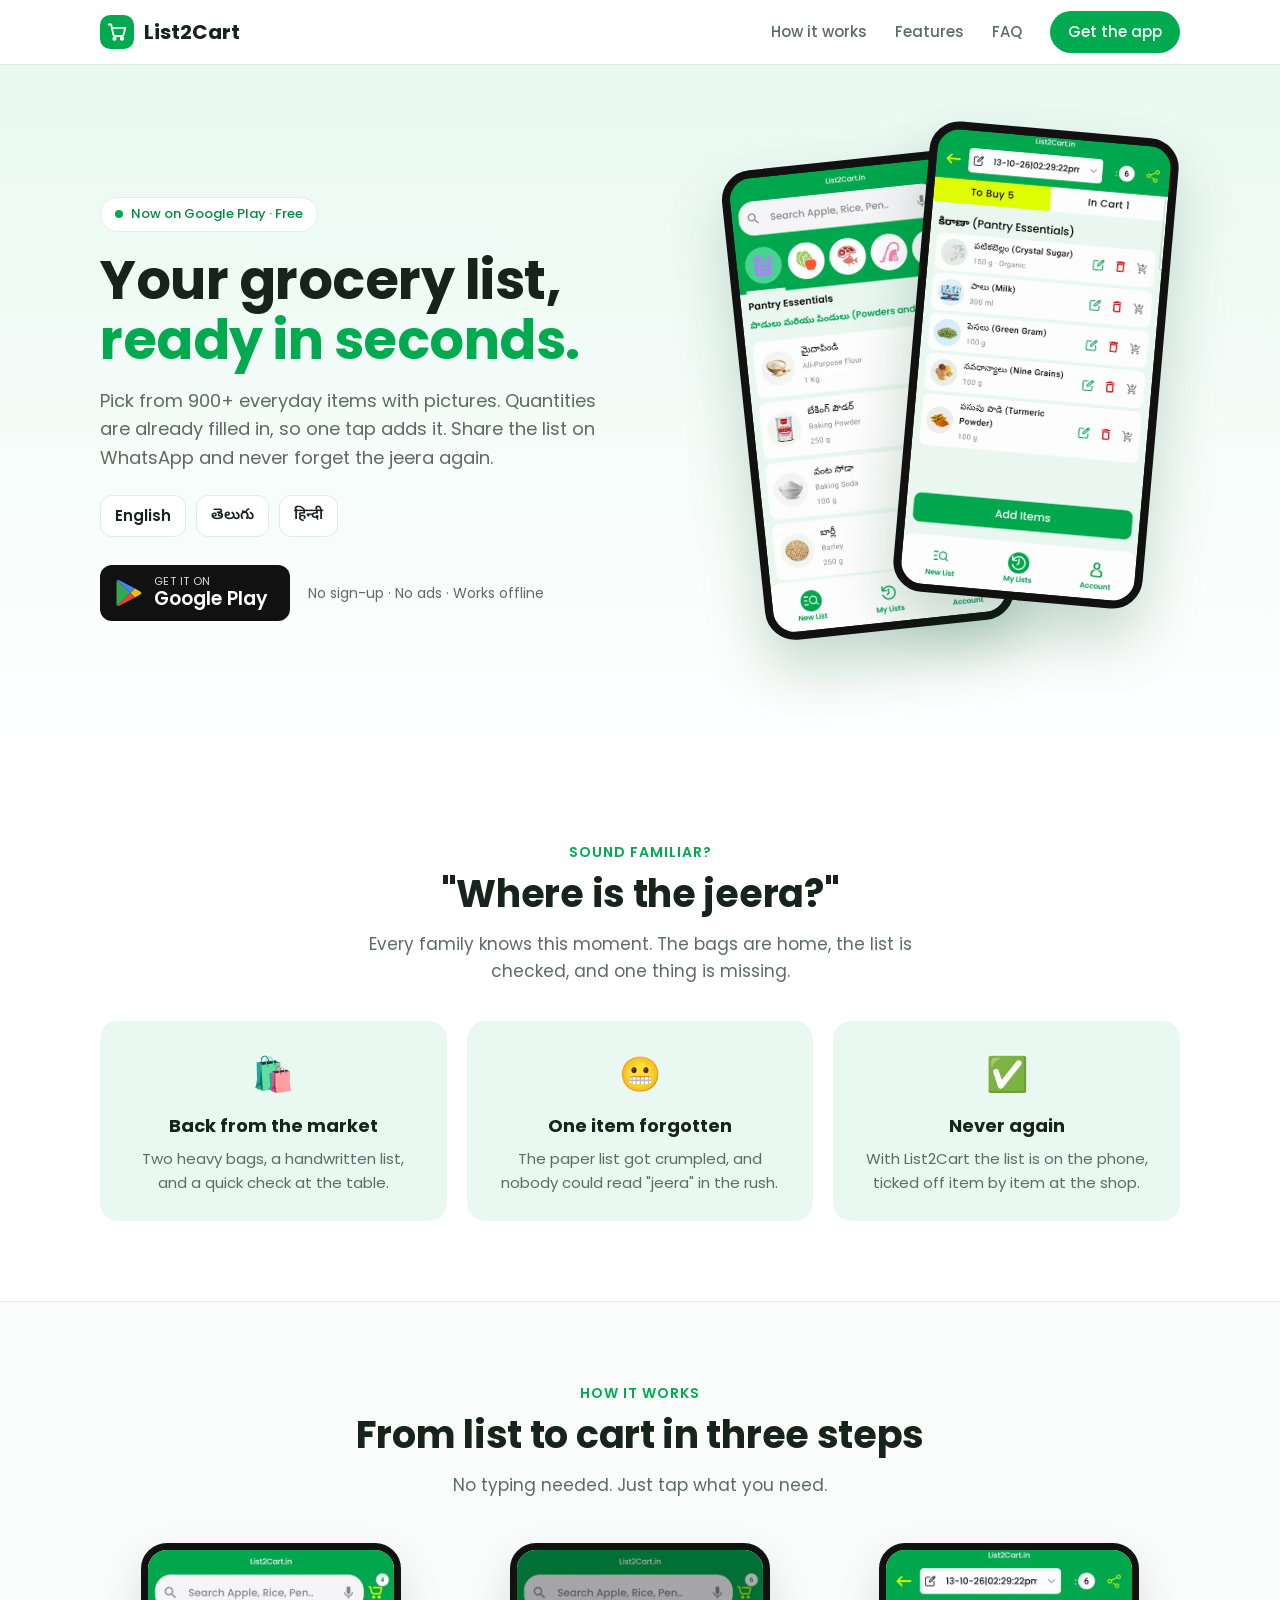
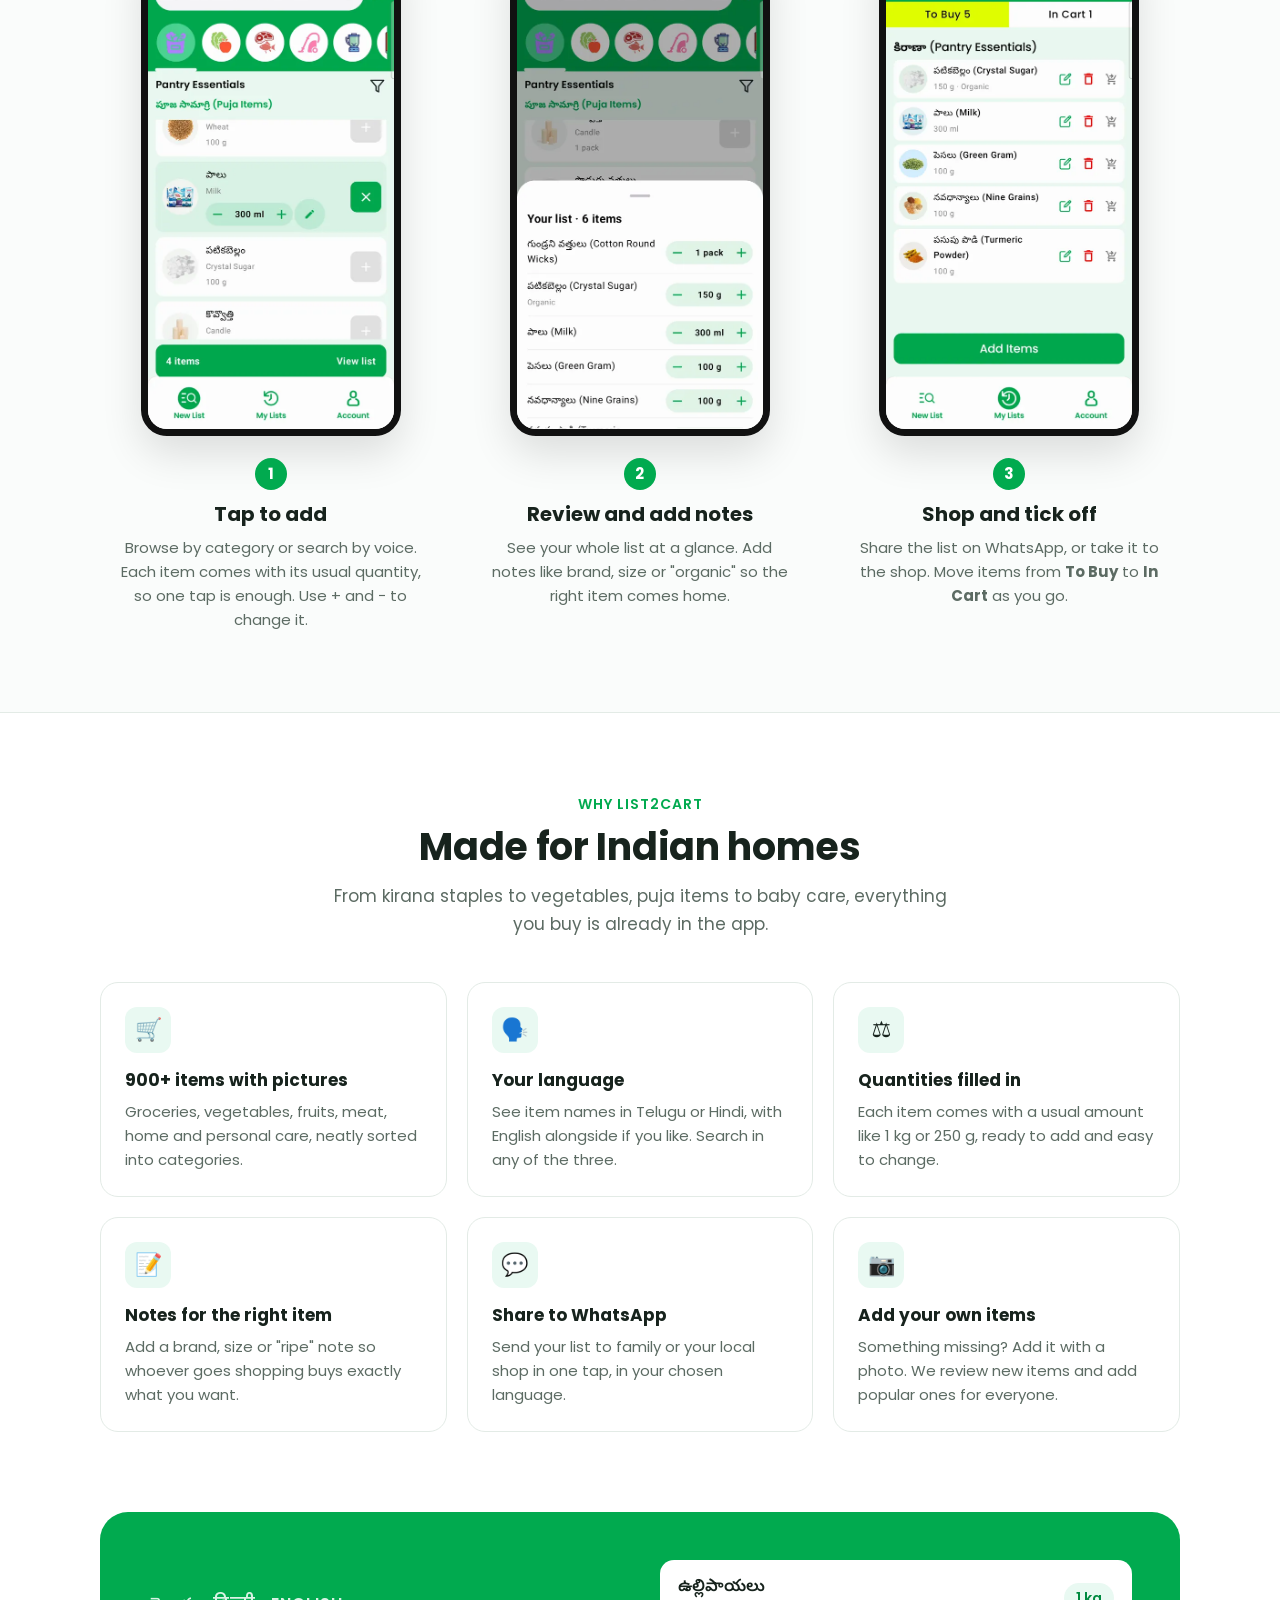
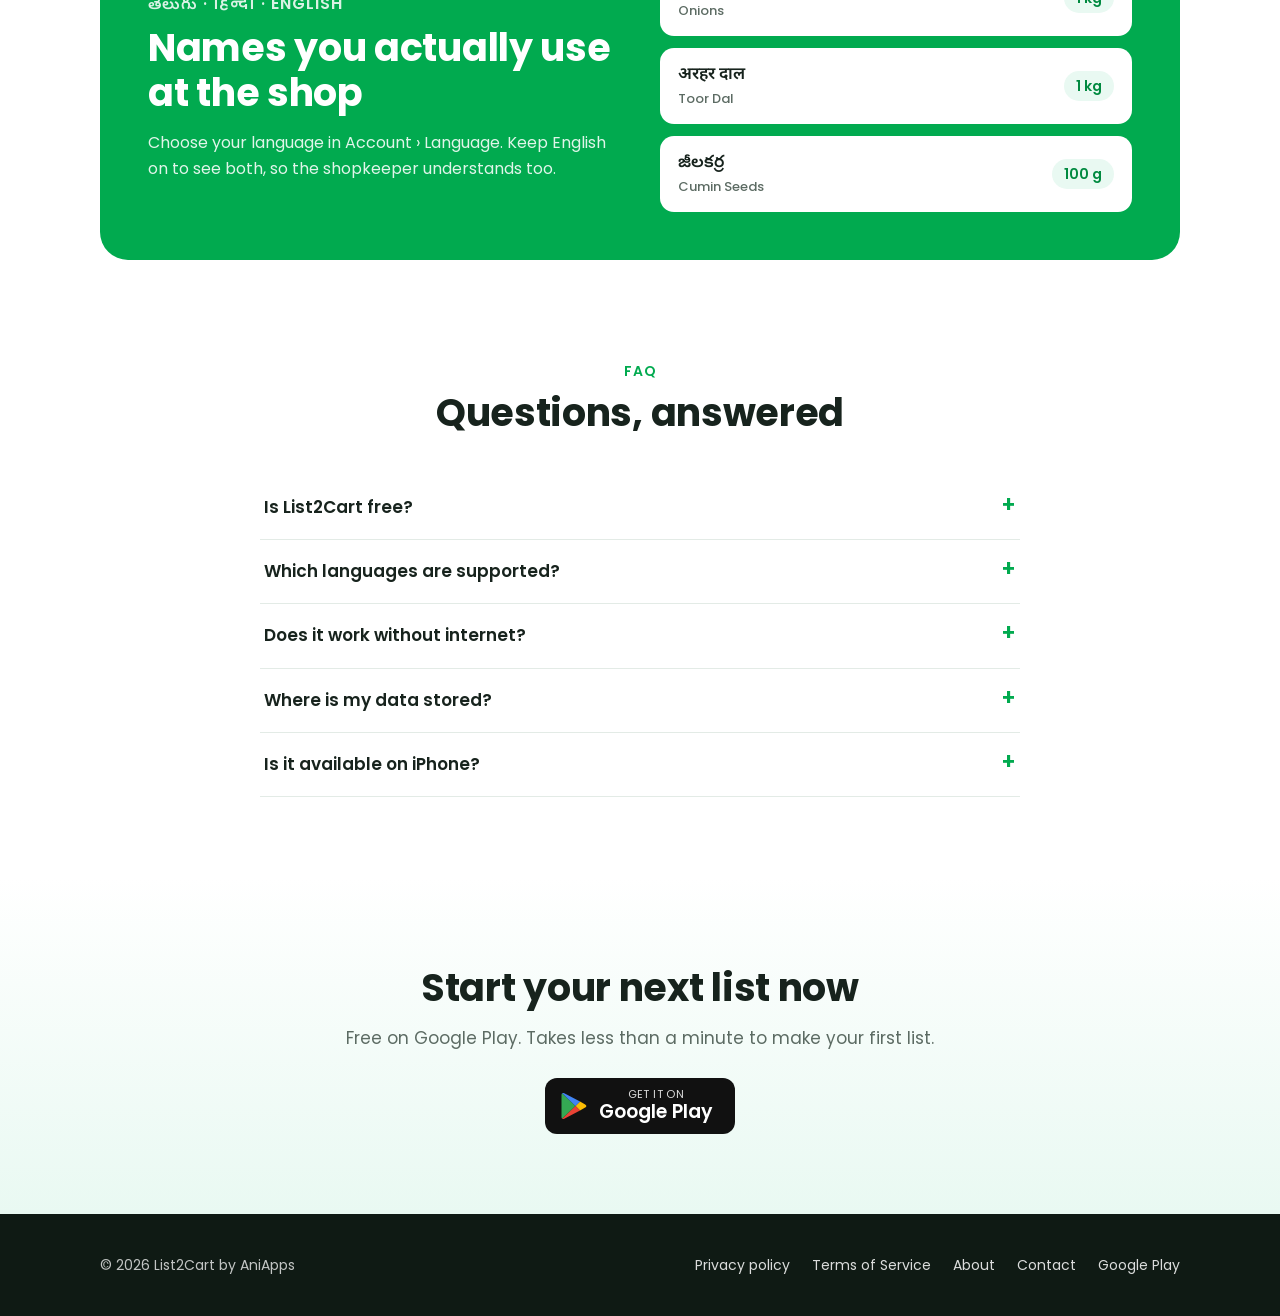
==== commit ca008a86: "Add files via upload added terms and delete-account" ====
--- a/index.html
+++ b/index.html
@@ -401,6 +401,7 @@
     <div>© 2026 List2Cart by AniApps</div>
     <div class="foot-links">
       <a href="https://nagarajup.github.io/list2cart_content/privacypolicy.html" target="_blank" rel="noopener">Privacy policy</a>
+      <a href="https://www.list2cart.in/terms.html" target="_blank" rel="noopener">Terms of Service</a>
       <a href="https://nagarajup.github.io/list2cart_content/aboutus.html" target="_blank" rel="noopener">About</a>
       <a href="mailto:nagarajup.andap@gmail.com">Contact</a>
       <a href="https://play.google.com/store/apps/details?id=com.aniapps.grocerychecklist" target="_blank" rel="noopener">Google Play</a>
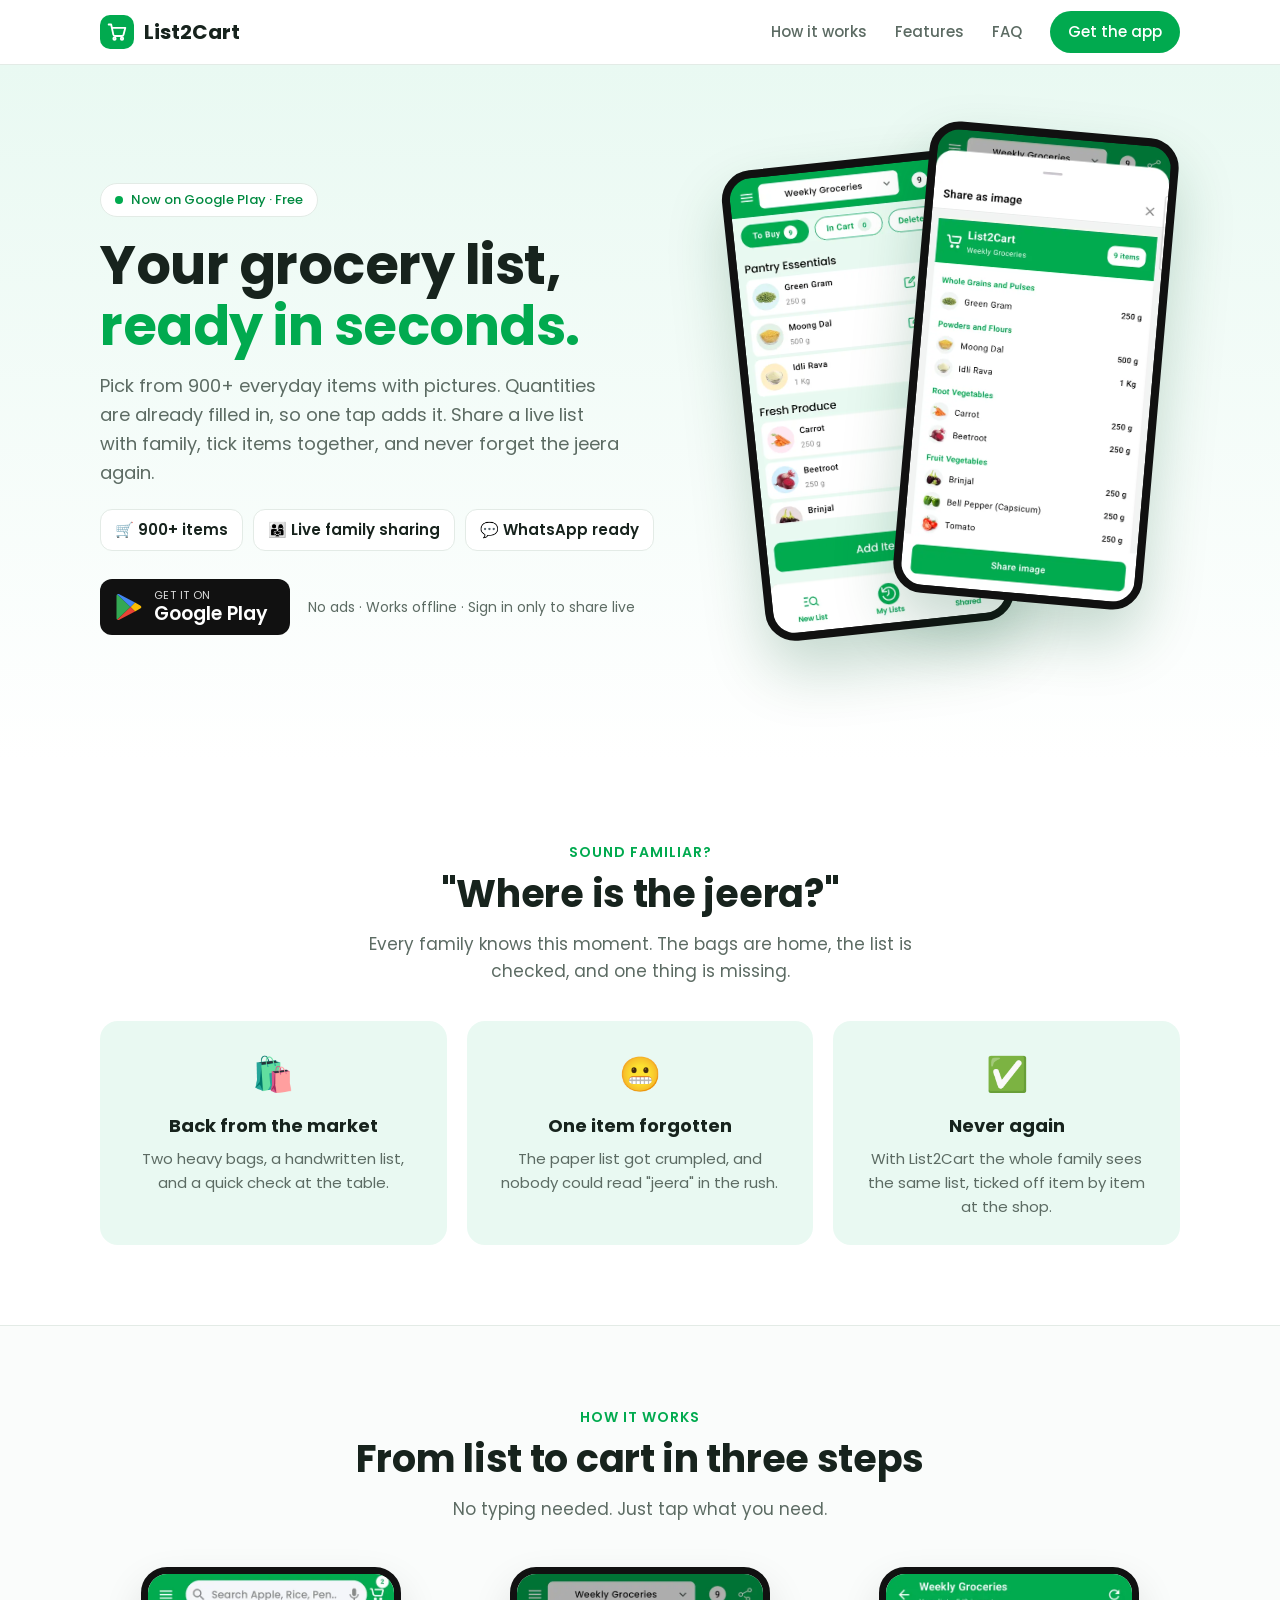
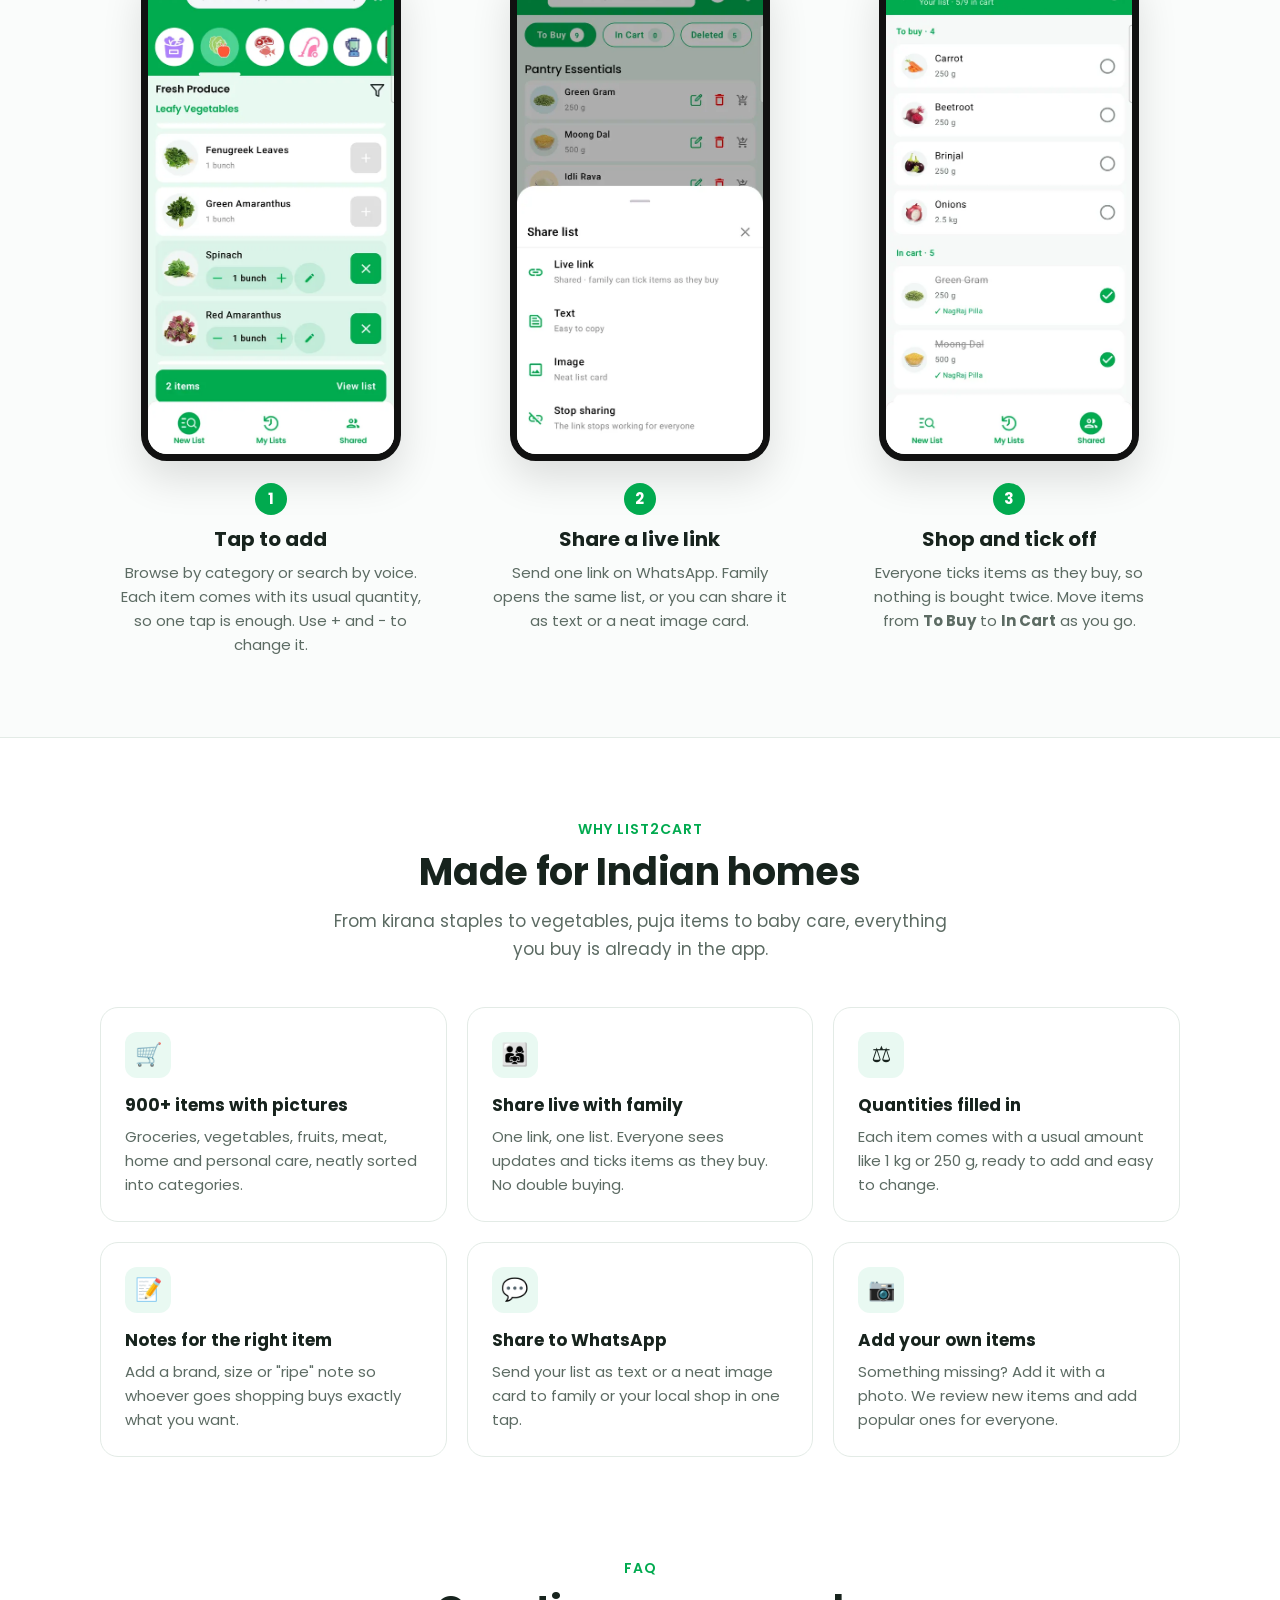
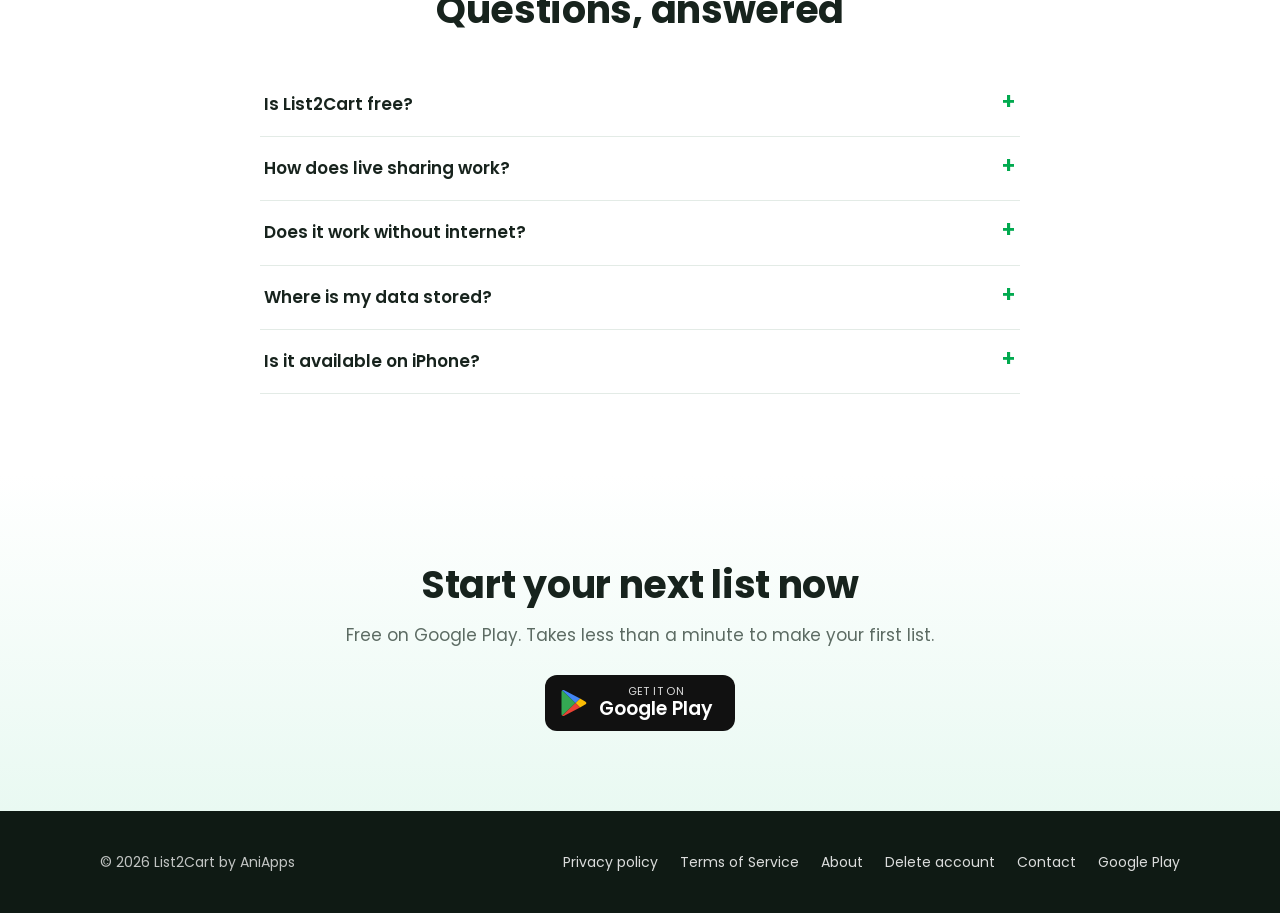
==== commit a99df018: "Update index.html" ====
--- a/index.html
+++ b/index.html
@@ -3,16 +3,16 @@
 <head>
 <meta charset="UTF-8">
 <meta name="viewport" content="width=device-width, initial-scale=1">
-<title>List2Cart – Grocery list app in Telugu, Hindi &amp; English</title>
-<meta name="description" content="List2Cart makes your grocery list in seconds: 900+ items with pictures, quantities filled in, notes, Telugu and Hindi names, and share to WhatsApp. Free, no sign-up.">
+<title>List2Cart – Grocery list app. Share live with family</title>
+<meta name="description" content="List2Cart makes your grocery list in seconds: 900+ items with pictures, quantities filled in, notes, and a live link your family can tick together. Free, no ads.">
 <meta property="og:title" content="List2Cart – Your grocery list, ready in seconds">
-<meta property="og:description" content="900+ grocery items in Telugu, Hindi and English. Tap to add, share to WhatsApp. Free on Google Play.">
+<meta property="og:description" content="900+ grocery items with pictures. Tap to add, share a live list with family. Free on Google Play.">
 <meta property="og:type" content="website">
 <meta property="og:url" content="https://www.list2cart.in/">
 <meta name="theme-color" content="#01AA4F">
 <link rel="preconnect" href="https://fonts.googleapis.com">
 <link rel="preconnect" href="https://fonts.gstatic.com" crossorigin>
-<link href="https://fonts.googleapis.com/css2?family=Poppins:wght@400;500;600;700&family=Noto+Sans+Telugu:wght@500;600&family=Noto+Sans+Devanagari:wght@500;600&display=swap" rel="stylesheet">
+<link href="https://fonts.googleapis.com/css2?family=Poppins:wght@400;500;600;700&display=swap" rel="stylesheet">
 <style>
   :root {
     --green: #01AA4F;
@@ -28,14 +28,12 @@
   * { box-sizing: border-box; margin: 0; padding: 0; }
   html { scroll-behavior: smooth; }
   body {
-    font-family: "Poppins", "Noto Sans Telugu", "Noto Sans Devanagari", system-ui, sans-serif;
+    font-family: "Poppins", system-ui, sans-serif;
     color: var(--ink);
     background: var(--bg);
     line-height: 1.6;
     -webkit-font-smoothing: antialiased;
   }
-  .te { font-family: "Noto Sans Telugu", "Poppins", sans-serif; }
-  .hi { font-family: "Noto Sans Devanagari", "Poppins", sans-serif; }
   a { color: inherit; }
   img { max-width: 100%; display: block; }
   .wrap { width: 100%; max-width: 1120px; margin: 0 auto; padding: 0 20px; }
@@ -218,23 +216,23 @@
       <div>
         <span class="pill"><span class="dot"></span>Now on Google Play · Free</span>
         <h1>Your grocery list,<br><em>ready in seconds.</em></h1>
-        <p class="lead">Pick from 900+ everyday items with pictures. Quantities are already filled in, so one tap adds it. Share the list on WhatsApp and never forget the jeera again.</p>
-        <div class="langs" aria-label="Available languages">
-          <span class="lang">English</span>
-          <span class="lang te">తెలుగు</span>
-          <span class="lang hi">हिन्दी</span>
+        <p class="lead">Pick from 900+ everyday items with pictures. Quantities are already filled in, so one tap adds it. Share a live list with family, tick items together, and never forget the jeera again.</p>
+        <div class="langs" aria-label="Highlights">
+          <span class="lang">🛒 900+ items</span>
+          <span class="lang">👨‍👩‍👧 Live family sharing</span>
+          <span class="lang">💬 WhatsApp ready</span>
         </div>
         <div class="hero-actions">
           <a class="play" href="https://play.google.com/store/apps/details?id=com.aniapps.grocerychecklist" target="_blank" rel="noopener" aria-label="Get List2Cart on Google Play">
             <svg width="26" height="28" viewBox="0 0 24 26" aria-hidden="true"><path fill="#34A853" d="M1 1.2 13.4 13 1 24.8c-.4-.3-.6-.8-.6-1.4V2.6c0-.6.2-1.1.6-1.4z"/><path fill="#FBBC04" d="m17.6 17.2-4.2-4.2 4.2-4.2 4.8 2.7c1.4.8 1.4 2.2 0 3l-4.8 2.7z"/><path fill="#EA4335" d="M17.6 17.2 13.4 13 1 24.8c.5.4 1.2.4 2 0l14.6-7.6z"/><path fill="#4285F4" d="M17.6 8.8 3 1.2c-.8-.4-1.5-.4-2 0L13.4 13l4.2-4.2z"/></svg>
             <span><small>GET IT ON</small><strong>Google Play</strong></span>
           </a>
-          <span class="hero-note">No sign-up · No ads · Works offline</span>
+          <span class="hero-note">No ads · Works offline · Sign in only to share live</span>
         </div>
       </div>
       <div class="phones" aria-hidden="true">
-        <div class="phone one"><img src="[data-uri]" alt=""></div>
-        <div class="phone two"><img src="[data-uri]" alt=""></div>
+        <div class="phone one"><img src="[data-uri]" alt=""></div>
+        <div class="phone two"><img src="[data-uri]" alt=""></div>
       </div>
     </div>
   </div>
@@ -259,7 +257,7 @@
         <div class="story-step">
           <div class="emoji">✅</div>
           <h3>Never again</h3>
-          <p>With List2Cart the list is on the phone, ticked off item by item at the shop.</p>
+          <p>With List2Cart the whole family sees the same list, ticked off item by item at the shop.</p>
         </div>
       </div>
     </div>
@@ -273,22 +271,22 @@
       <p class="section-lead">No typing needed. Just tap what you need.</p>
       <div class="steps">
         <div class="step">
-          <div class="shot"><img src="[data-uri]" alt="Adding milk to the list with a quantity stepper" loading="lazy"></div>
+          <div class="shot"><img src="[data-uri]" alt="Adding vegetables to the list with a quantity stepper" loading="lazy"></div>
           <span class="num">1</span>
           <h3>Tap to add</h3>
           <p>Browse by category or search by voice. Each item comes with its usual quantity, so one tap is enough. Use + and − to change it.</p>
         </div>
         <div class="step">
-          <div class="shot"><img src="[data-uri]" alt="Review your list sheet with quantities and notes" loading="lazy"></div>
+          <div class="shot"><img src="[data-uri]" alt="Share sheet with Live link, Text and Image" loading="lazy"></div>
           <span class="num">2</span>
-          <h3>Review and add notes</h3>
-          <p>See your whole list at a glance. Add notes like brand, size or "organic" so the right item comes home.</p>
+          <h3>Share a live link</h3>
+          <p>Send one link on WhatsApp. Family opens the same list, or you can share it as text or a neat image card.</p>
         </div>
         <div class="step">
-          <div class="shot"><img src="[data-uri]